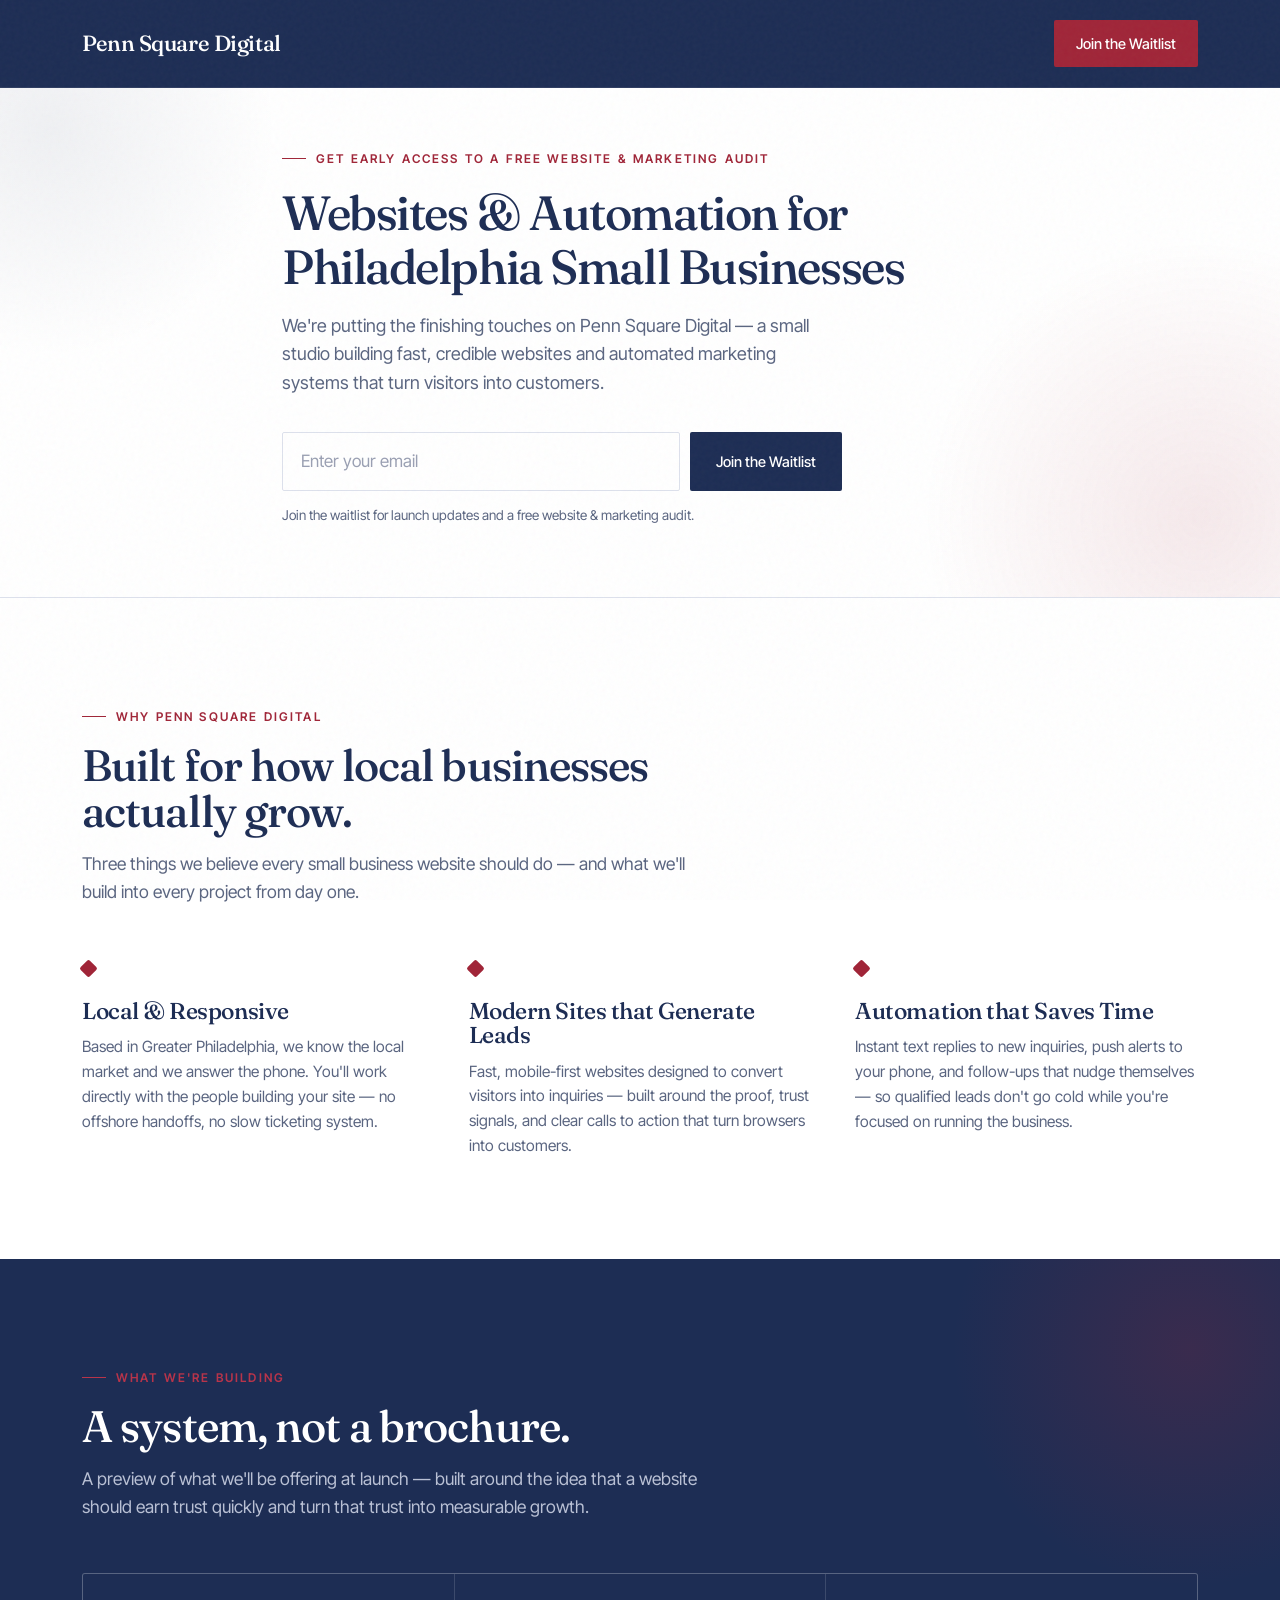
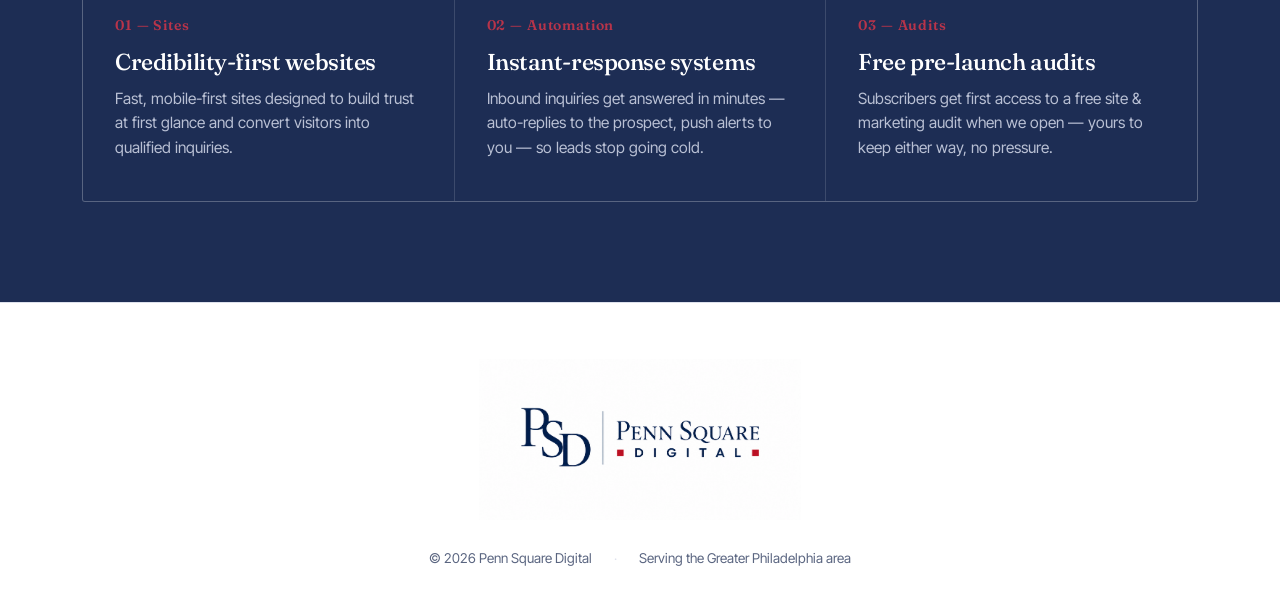
==== index.html @ 377fa00c "shrink hero font so philadelphia small businesses fits one line Co-Authored-By: Claude Opus 4.7 <nor" ====
<!DOCTYPE html>
<html lang="en">
<head>
<meta charset="UTF-8">
<meta name="viewport" content="width=device-width, initial-scale=1.0">
<title>Penn Square Digital — Web Design &amp; Lead Generation · Coming Soon</title>
<link rel="icon" type="image/png" href="Images/psd-favicon.png">
<link rel="apple-touch-icon" href="Images/psd-favicon.png">
<link rel="preconnect" href="https://fonts.googleapis.com">
<link rel="preconnect" href="https://fonts.gstatic.com" crossorigin>
<link href="https://fonts.googleapis.com/css2?family=Fraunces:opsz,wght@9..144,400;9..144,500;9..144,600&family=Inter+Tight:wght@400;500;600&display=swap" rel="stylesheet">
<style>
  :root {
    --bg: #ffffff;
    --bg-soft: #f2f4fa;
    --ink: #1d2d54;
    --ink-deep: #15224a;
    --ink-soft: #5a6580;
    --line: #dde1ec;
    --line-dark: rgba(255,255,255,0.14);
    --accent: #a02538;
    --accent-soft: #b8344a;
    --paper: #ffffff;
    --dark-text: #eef0f7;
    --dark-text-soft: #b9c0d4;
    --max: 1180px;
    --ease: cubic-bezier(0.22, 1, 0.36, 1);
  }

  * { margin: 0; padding: 0; box-sizing: border-box; }

  html { scroll-behavior: smooth; }

  body {
    background: var(--bg);
    color: var(--ink);
    font-family: 'Inter Tight', sans-serif;
    font-size: 17px;
    line-height: 1.6;
    -webkit-font-smoothing: antialiased;
    overflow-x: hidden;
    min-height: 100vh;
    display: flex;
    flex-direction: column;
  }

  /* subtle grain */
  body::before {
    content: '';
    position: fixed;
    inset: 0;
    pointer-events: none;
    z-index: 9999;
    opacity: 0.035;
    background-image: url("data:image/svg+xml,%3Csvg viewBox='0 0 256 256' xmlns='http://www.w3.org/2000/svg'%3E%3Cfilter id='n'%3E%3CfeTurbulence type='fractalNoise' baseFrequency='0.85' numOctaves='4' /%3E%3C/filter%3E%3Crect width='100%25' height='100%25' filter='url(%23n)' /%3E%3C/svg%3E");
  }

  h1, h2, h3 { font-family: 'Fraunces', serif; font-weight: 500; line-height: 1.05; letter-spacing: -0.02em; }

  .wrap { max-width: var(--max); margin: 0 auto; padding: 0 32px; width: 100%; }

  a { color: inherit; text-decoration: none; }
  a, button { -webkit-tap-highlight-color: transparent; }
  img { max-width: 100%; height: auto; }

  .eyebrow {
    font-size: 12px;
    letter-spacing: 0.18em;
    text-transform: uppercase;
    color: var(--accent);
    font-weight: 600;
    display: inline-flex;
    align-items: center;
    gap: 10px;
  }
  .eyebrow::before {
    content: '';
    width: 24px; height: 1px;
    background: var(--accent);
  }

  /* ---------- NAV ---------- */
  nav {
    position: fixed; top: 0; left: 0; right: 0;
    z-index: 100;
    padding: 20px 0;
    background: var(--ink);
    border-bottom: 1px solid rgba(255,255,255,0.08);
    transition: background 0.4s var(--ease), padding 0.4s var(--ease), border-color 0.4s, box-shadow 0.4s;
  }
  nav.scrolled {
    background: rgba(29,45,84,0.88);
    backdrop-filter: blur(14px);
    padding: 14px 0;
    border-bottom: 1px solid rgba(255,255,255,0.12);
  }
  nav .wrap { display: flex; align-items: center; justify-content: space-between; }
  .brand {
    font-family: 'Fraunces', serif;
    font-size: 22px;
    font-weight: 500;
    letter-spacing: -0.02em;
    color: #ffffff;
    transition: color 0.25s;
  }
  .brand:hover { color: var(--accent-soft); }
  @media (max-width: 480px) {
    .brand { font-size: 18px; }
    .nav-links .btn { padding: 11px 16px; font-size: 13.5px; }
  }
  .nav-links { display: flex; gap: 38px; align-items: center; font-size: 14.5px; }
  .nav-links .btn { background: var(--accent); color: #ffffff; }
  .nav-links .btn:hover { background: var(--accent-soft); }

  .btn {
    display: inline-block;
    background: var(--ink);
    color: #ffffff;
    padding: 12px 22px;
    border-radius: 2px;
    font-size: 14.5px;
    font-weight: 500;
    transition: transform 0.3s var(--ease), background 0.3s;
    cursor: pointer;
    border: none;
    font-family: inherit;
  }
  .btn:hover { background: var(--accent); transform: translateY(-2px); color: #ffffff; }

  /* ---------- HERO ---------- */
  main {
    flex: 1;
    display: flex;
    align-items: center;
    padding: 140px 0 70px;
    position: relative;
    overflow: hidden;
  }
  main::after {
    content: '';
    position: absolute;
    right: -200px; bottom: -200px;
    width: 560px; height: 560px;
    border-radius: 50%;
    background: radial-gradient(circle, var(--accent) 0%, transparent 70%);
    opacity: 0.10;
    pointer-events: none;
  }
  main::before {
    content: '';
    position: absolute;
    left: -180px; top: -100px;
    width: 460px; height: 460px;
    border-radius: 50%;
    background: radial-gradient(circle, var(--ink) 0%, transparent 70%);
    opacity: 0.07;
    pointer-events: none;
  }
  .hero { max-width: 780px; position: relative; }
  h1.hero-title {
    font-size: clamp(34px, 4.0vw, 48px);
    line-height: 1.12;
    letter-spacing: -0.03em;
    margin-top: 18px;
    text-wrap: balance;
  }
  h1.hero-title em { font-style: italic; color: var(--accent); }
  .hero-sub {
    font-size: 18px;
    color: var(--ink-soft);
    max-width: 56ch;
    margin-top: 18px;
  }

  .hero-fade > * { opacity: 0; transform: translateY(24px); animation: rise 1s var(--ease) forwards; }
  .hero-fade > *:nth-child(1) { animation-delay: 0.10s; }
  .hero-fade > *:nth-child(2) { animation-delay: 0.22s; }
  .hero-fade > *:nth-child(3) { animation-delay: 0.34s; }
  .hero-fade > *:nth-child(4) { animation-delay: 0.46s; }
  @keyframes rise { to { opacity: 1; transform: translateY(0); } }

  /* ---------- SIGNUP FORM ---------- */
  .signup { margin-top: 34px; max-width: 560px; scroll-margin-top: 120px; }
  .hp-field { position: absolute; left: -10000px; top: auto; width: 1px; height: 1px; overflow: hidden; }
  .signup-row { display: flex; gap: 10px; flex-wrap: wrap; }
  .signup label.sr { position: absolute; width: 1px; height: 1px; overflow: hidden; clip: rect(0 0 0 0); }
  .signup input[type=email] {
    flex: 1; min-width: 220px;
    padding: 15px 18px;
    border: 1px solid var(--line);
    background: var(--paper);
    border-radius: 2px;
    font: inherit;
    color: var(--ink);
    transition: border-color 0.25s, box-shadow 0.25s;
  }
  .signup input[type=email]::placeholder { color: #9aa0b3; }
  .signup input[type=email]:focus {
    outline: none;
    border-color: var(--ink);
    box-shadow: 0 0 0 3px rgba(29,45,84,0.14);
  }
  .signup .btn { padding: 15px 26px; }
  .signup .note { font-size: 13.5px; color: var(--ink-soft); margin-top: 14px; max-width: 52ch; }
  .signup .error {
    color: var(--accent);
    font-size: 14px;
    margin-top: 10px;
    display: none;
  }
  .signup .error.show { display: block; }
  .signup.sent .signup-row,
  .signup.sent .note,
  .signup.sent .error { display: none; }
  .signup-thanks {
    display: none;
    padding: 22px 26px;
    border: 1px solid var(--ink);
    border-left: 3px solid var(--accent);
    border-radius: 3px;
    background: var(--bg-soft);
    max-width: 560px;
  }
  .signup.sent .signup-thanks { display: block; }
  .signup-thanks strong {
    display: block;
    font-family: 'Fraunces', serif;
    font-size: 22px;
    color: var(--ink);
    font-weight: 500;
    margin-bottom: 6px;
  }
  .signup-thanks span { color: var(--ink-soft); font-size: 15.5px; }

  /* ---------- WHY ---------- */
  .why { padding: 100px 0; border-top: 1px solid var(--line); }
  .why-head { max-width: 640px; margin-bottom: 56px; }
  .why-head h2 { font-size: clamp(30px, 3.8vw, 44px); margin-top: 16px; }
  .why-head p { color: var(--ink-soft); margin-top: 16px; font-size: 17.5px; }
  .why-grid { display: grid; grid-template-columns: repeat(3, 1fr); gap: 44px; }
  .why-item .mark {
    width: 13px; height: 13px;
    background: var(--accent);
    border-radius: 2px;
    transform: rotate(45deg);
    margin-bottom: 24px;
  }
  .why-item h3 { font-size: 23px; margin-bottom: 12px; }
  .why-item p { color: var(--ink-soft); font-size: 15.5px; }
  @media (max-width: 760px) { .why-grid { grid-template-columns: 1fr; gap: 36px; } .why { padding: 70px 0; } }

  /* ---------- PREVIEW (dark navy) ---------- */
  .preview {
    background: var(--ink);
    color: var(--dark-text);
    padding: 100px 0;
    position: relative;
    overflow: hidden;
  }
  .preview::after {
    content: '';
    position: absolute;
    right: -150px; top: -150px;
    width: 480px; height: 480px;
    border-radius: 50%;
    background: radial-gradient(circle, var(--accent) 0%, transparent 70%);
    opacity: 0.22;
    pointer-events: none;
  }
  .preview .wrap { position: relative; }
  .preview .eyebrow { color: var(--accent-soft); }
  .preview .eyebrow::before { background: var(--accent-soft); }
  .preview-head { max-width: 620px; margin-bottom: 52px; }
  .preview-head h2 { font-size: clamp(30px, 3.8vw, 44px); margin-top: 16px; color: #ffffff; }
  .preview-head p { color: var(--dark-text-soft); margin-top: 16px; font-size: 17.5px; }

  .preview-grid {
    display: grid;
    grid-template-columns: repeat(3, 1fr);
    gap: 1px;
    background: var(--line-dark);
    border: 1px solid var(--line-dark);
    border-radius: 3px;
    overflow: hidden;
  }
  .card {
    background: var(--ink);
    padding: 40px 32px;
    transition: background 0.4s;
  }
  .card:hover { background: var(--ink-deep); }
  .card .idx {
    font-family: 'Fraunces', serif;
    font-size: 14px;
    color: var(--accent-soft);
    font-weight: 600;
    letter-spacing: 0.06em;
  }
  .card h3 { font-size: 23px; margin: 14px 0 12px; color: #ffffff; }
  .card p { color: var(--dark-text-soft); font-size: 15.5px; }
  @media (max-width: 760px) { .preview-grid { grid-template-columns: 1fr; } }

  .reveal { opacity: 0; transform: translateY(28px); transition: opacity 0.9s var(--ease), transform 0.9s var(--ease); }
  .reveal.in { opacity: 1; transform: translateY(0); }

  /* ---------- FOOTER ---------- */
  footer {
    background: var(--bg);
    border-top: 1px solid var(--line);
    padding: 56px 0 40px;
    text-align: center;
  }
  .foot-logo {
    display: block;
    height: clamp(104px, 14vw, 161px);
    width: auto;
    max-width: 100%;
    margin: 0 auto 28px;
  }
  .foot-bar {
    display: flex;
    justify-content: center;
    align-items: center;
    font-size: 13.5px;
    color: var(--ink-soft);
    flex-wrap: wrap;
    gap: 8px 22px;
  }
  .foot-bar .sep { color: var(--line); }
  @media (max-width: 480px) { .foot-bar .sep { display: none; } }

  @media (max-width: 640px) {
    .wrap { padding: 0 20px; }
    main { padding: 130px 0 60px; }
    h1.hero-title { font-size: 38px; margin-top: 18px; letter-spacing: -0.03em; }
    .hero-sub { font-size: 16.5px; margin-top: 18px; }
    .eyebrow { font-size: 11.5px; letter-spacing: 0.16em; }
    .signup { margin-top: 32px; }
    .signup-row { flex-direction: column; align-items: stretch; gap: 12px; }
    .signup input[type=email] { min-width: 0; width: 100%; padding: 14px 16px; }
    .signup .btn { width: 100%; padding: 14px 22px; }
    .signup-thanks { padding: 20px 22px; }
    .why { padding: 64px 0; }
    .why-head { margin-bottom: 36px; }
    .why-head p { font-size: 16.5px; }
    .why-grid { gap: 30px; }
    .why-item h3 { font-size: 21px; }
    .preview { padding: 64px 0; }
    .preview-head { margin-bottom: 36px; }
    .preview-head p { font-size: 16.5px; }
    .card { padding: 34px 28px; }
    .card h3 { font-size: 21px; }
    footer { padding: 44px 0 36px; }
  }
  @media (max-width: 380px) {
    h1.hero-title { font-size: 34px; }
    nav { padding: 16px 0; }
    .brand { font-size: 17px; }
    .nav-links .btn { padding: 10px 14px; font-size: 13px; }
  }
</style>
</head>
<body>

<nav id="nav">
  <div class="wrap">
    <a href="#" class="brand">Penn Square Digital</a>
    <div class="nav-links">
      <a href="#notify" class="btn">Join the Waitlist</a>
    </div>
  </div>
</nav>

<main>
  <div class="wrap hero hero-fade">
    <span class="eyebrow">Get early access to a free website &amp; marketing audit</span>
    <h1 class="hero-title">Websites &amp; Automation for<br>Philadelphia Small&nbsp;Businesses</h1>
    <p class="hero-sub">We're putting the finishing touches on Penn Square Digital — a small studio building fast, credible websites and automated marketing systems that turn visitors into customers.</p>

    <form class="signup" id="notify" name="waitlist" method="POST" data-netlify="true" data-netlify-honeypot="bot-field" novalidate>
      <input type="hidden" name="form-name" value="waitlist">
      <p class="hp-field" aria-hidden="true">
        <label>Don't fill this out if you're human: <input name="bot-field" tabindex="-1" autocomplete="off"></label>
      </p>
      <div class="signup-row">
        <label class="sr" for="email">Email address</label>
        <input type="email" id="email" name="email" placeholder="Enter your email" required autocomplete="email">
        <button type="submit" class="btn">Join the Waitlist</button>
      </div>
      <div class="note">Join the waitlist for launch updates and a free website &amp; marketing audit.</div>
      <div class="error" id="form-error" role="alert">Please enter a valid email address.</div>
      <div class="signup-thanks">
        <strong>You're on the list.</strong>
        <span>We'll send a short note the moment we're live — usually with a small launch perk for early subscribers.</span>
      </div>
    </form>
  </div>
</main>

<section class="why">
  <div class="wrap">
    <div class="why-head reveal">
      <span class="eyebrow">Why Penn Square Digital</span>
      <h2>Built for how local businesses actually grow.</h2>
      <p>Three things we believe every small business website should do — and what we'll build into every project from day one.</p>
    </div>
    <div class="why-grid reveal">
      <div class="why-item">
        <div class="mark"></div>
        <h3>Local &amp; Responsive</h3>
        <p>Based in Greater Philadelphia, we know the local market and we answer the phone. You'll work directly with the people building your site — no offshore handoffs, no slow ticketing system.</p>
      </div>
      <div class="why-item">
        <div class="mark"></div>
        <h3>Modern Sites that Generate Leads</h3>
        <p>Fast, mobile-first websites designed to convert visitors into inquiries — built around the proof, trust signals, and clear calls to action that turn browsers into customers.</p>
      </div>
      <div class="why-item">
        <div class="mark"></div>
        <h3>Automation that Saves Time</h3>
        <p>Instant text replies to new inquiries, push alerts to your phone, and follow-ups that nudge themselves — so qualified leads don't go cold while you're focused on running the business.</p>
      </div>
    </div>
  </div>
</section>

<section class="preview">
  <div class="wrap">
    <div class="preview-head reveal">
      <span class="eyebrow">What We're Building</span>
      <h2>A system, not a brochure.</h2>
      <p>A preview of what we'll be offering at launch — built around the idea that a website should earn trust quickly and turn that trust into measurable growth.</p>
    </div>
    <div class="preview-grid reveal">
      <div class="card">
        <div class="idx">01 — Sites</div>
        <h3>Credibility-first websites</h3>
        <p>Fast, mobile-first sites designed to build trust at first glance and convert visitors into qualified inquiries.</p>
      </div>
      <div class="card">
        <div class="idx">02 — Automation</div>
        <h3>Instant-response systems</h3>
        <p>Inbound inquiries get answered in minutes — auto-replies to the prospect, push alerts to you — so leads stop going cold.</p>
      </div>
      <div class="card">
        <div class="idx">03 — Audits</div>
        <h3>Free pre-launch audits</h3>
        <p>Subscribers get first access to a free site &amp; marketing audit when we open — yours to keep either way, no pressure.</p>
      </div>
    </div>
  </div>
</section>

<footer>
  <div class="wrap">
    <img src="Images/psd-logo.png" alt="Penn Square Digital" class="foot-logo">
    <div class="foot-bar">
      <div>© 2026 Penn Square Digital</div>
      <span class="sep" aria-hidden="true">·</span>
      <div>Serving the Greater Philadelphia area</div>
    </div>
  </div>
</footer>

<script>
  const nav = document.getElementById('nav');
  window.addEventListener('scroll', () => {
    nav.classList.toggle('scrolled', window.scrollY > 40);
  });

  const io = new IntersectionObserver((entries) => {
    entries.forEach(e => { if (e.isIntersecting) e.target.classList.add('in'); });
  }, { threshold: 0.12 });
  document.querySelectorAll('.reveal').forEach(el => io.observe(el));

  const form = document.getElementById('notify');
  const errorEl = document.getElementById('form-error');
  const emailRe = /^[^\s@]+@[^\s@]+\.[^\s@]+$/;
  const DEFAULT_ERROR = 'Please enter a valid email address.';
  form.addEventListener('submit', async (e) => {
    e.preventDefault();
    const email = form.elements.email.value.trim();
    if (!emailRe.test(email)) {
      errorEl.textContent = DEFAULT_ERROR;
      errorEl.classList.add('show');
      return;
    }
    errorEl.classList.remove('show');
    try {
      const body = new URLSearchParams(new FormData(form)).toString();
      const response = await fetch('/', {
        method: 'POST',
        headers: { 'Content-Type': 'application/x-www-form-urlencoded' },
        body
      });
      if (!response.ok) throw new Error('Submission failed');
      form.classList.add('sent');
    } catch (err) {
      errorEl.textContent = 'Something went wrong. Please try again in a moment.';
      errorEl.classList.add('show');
    }
  });
</script>

</body>
</html>
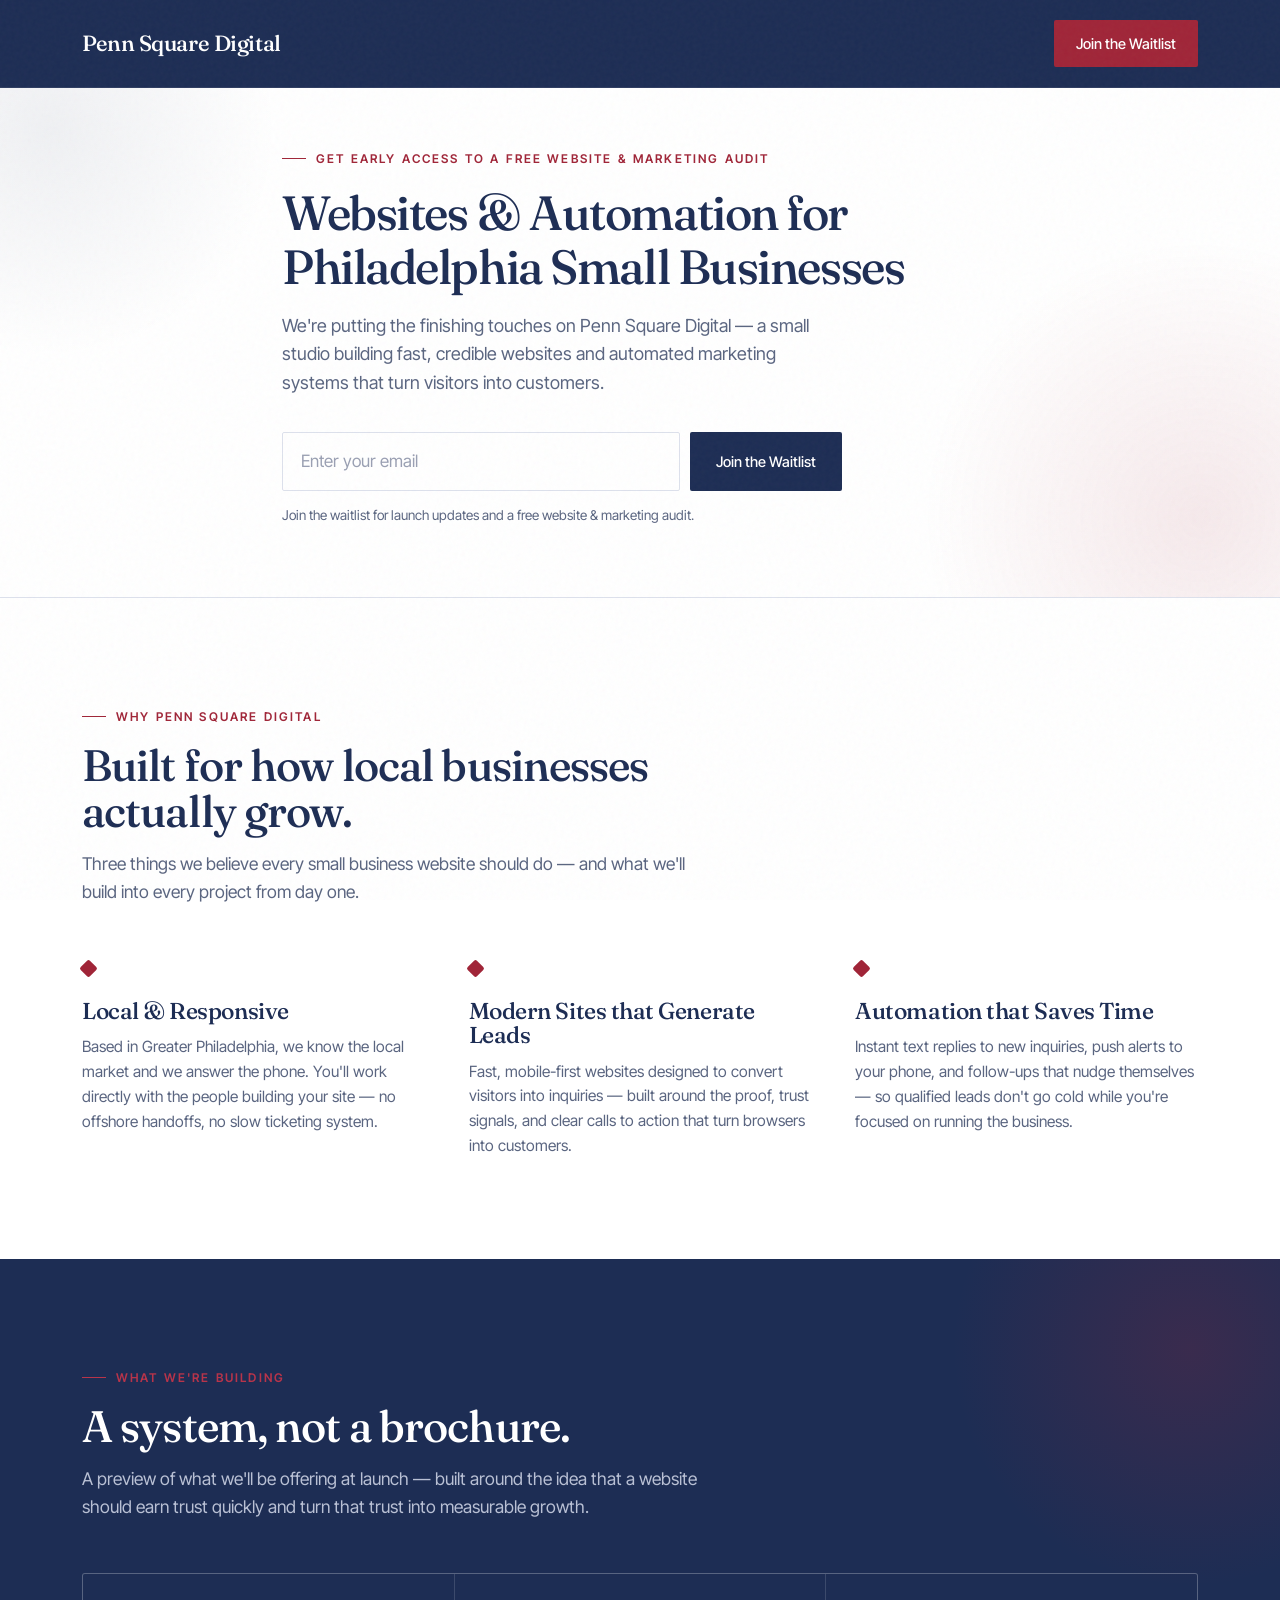
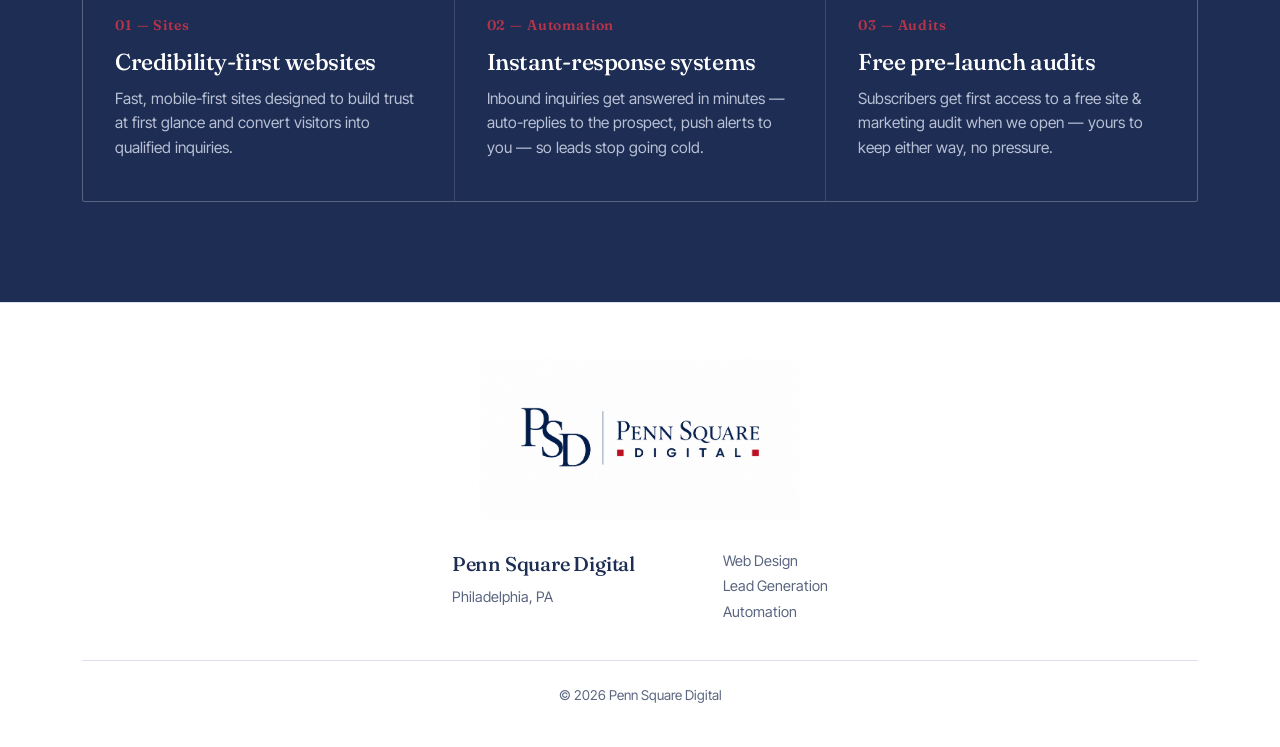
==== commit 4f7c8f9c: "restructure footer with brand and services columns Co-Authored-By: Claude Opus 4.7 <noreply@anthropi" ====
--- a/index.html
+++ b/index.html
@@ -317,17 +317,36 @@
     max-width: 100%;
     margin: 0 auto 28px;
   }
+  .foot-grid {
+    display: grid;
+    grid-template-columns: auto auto;
+    gap: 12px 88px;
+    justify-content: center;
+    text-align: left;
+    margin: 0 auto 36px;
+  }
+  .foot-brand {
+    font-family: 'Fraunces', serif;
+    font-size: 20px;
+    font-weight: 500;
+    color: var(--ink);
+    letter-spacing: -0.01em;
+    margin-bottom: 4px;
+  }
+  .foot-meta {
+    font-size: 14.5px;
+    color: var(--ink-soft);
+    line-height: 1.75;
+  }
   .foot-bar {
-    display: flex;
-    justify-content: center;
-    align-items: center;
+    padding-top: 24px;
+    border-top: 1px solid var(--line);
     font-size: 13.5px;
     color: var(--ink-soft);
-    flex-wrap: wrap;
-    gap: 8px 22px;
-  }
-  .foot-bar .sep { color: var(--line); }
-  @media (max-width: 480px) { .foot-bar .sep { display: none; } }
+  }
+  @media (max-width: 480px) {
+    .foot-grid { grid-template-columns: 1fr; gap: 28px; text-align: center; }
+  }
 
   @media (max-width: 640px) {
     .wrap { padding: 0 20px; }
@@ -454,11 +473,18 @@
 <footer>
   <div class="wrap">
     <img src="Images/psd-logo.png" alt="Penn Square Digital" class="foot-logo">
-    <div class="foot-bar">
-      <div>© 2026 Penn Square Digital</div>
-      <span class="sep" aria-hidden="true">·</span>
-      <div>Serving the Greater Philadelphia area</div>
+    <div class="foot-grid">
+      <div>
+        <div class="foot-brand">Penn Square Digital</div>
+        <div class="foot-meta">Philadelphia, PA</div>
+      </div>
+      <div>
+        <div class="foot-meta">Web Design</div>
+        <div class="foot-meta">Lead Generation</div>
+        <div class="foot-meta">Automation</div>
+      </div>
     </div>
+    <div class="foot-bar">© 2026 Penn Square Digital</div>
   </div>
 </footer>
 
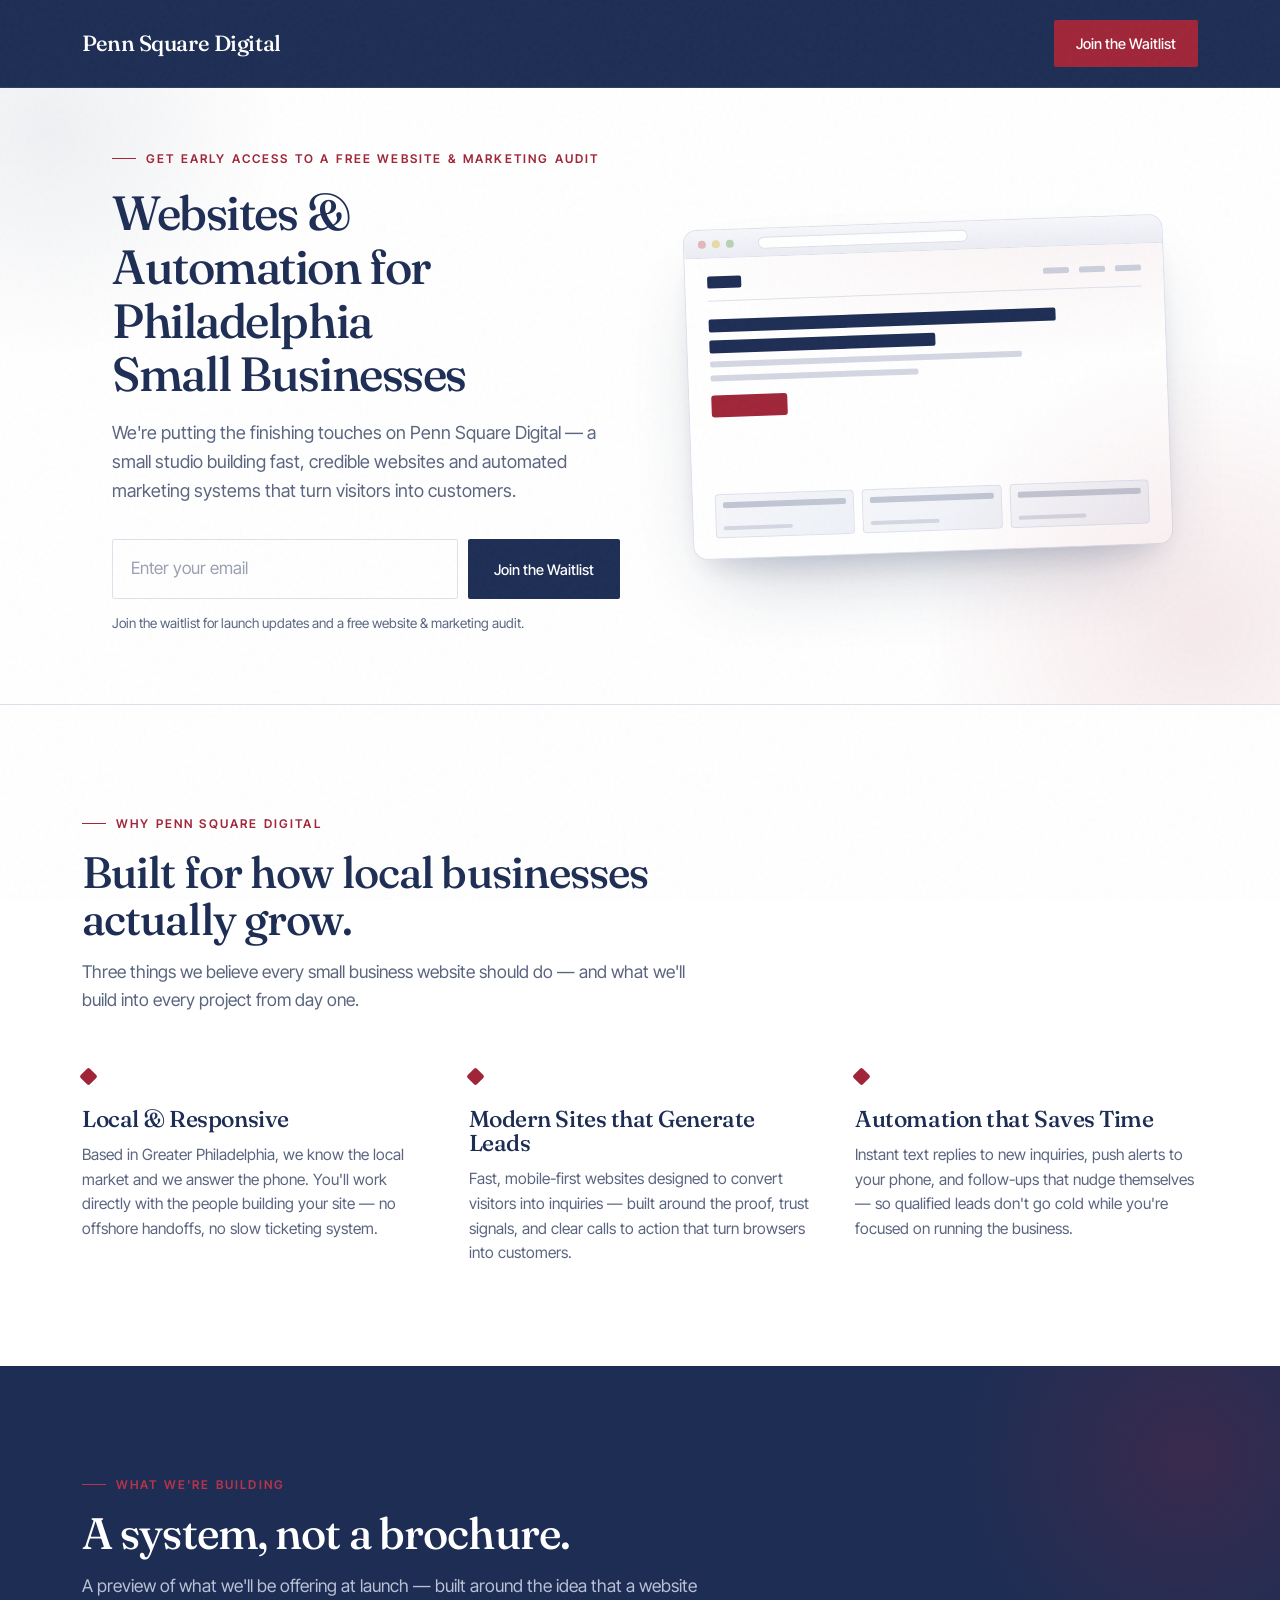
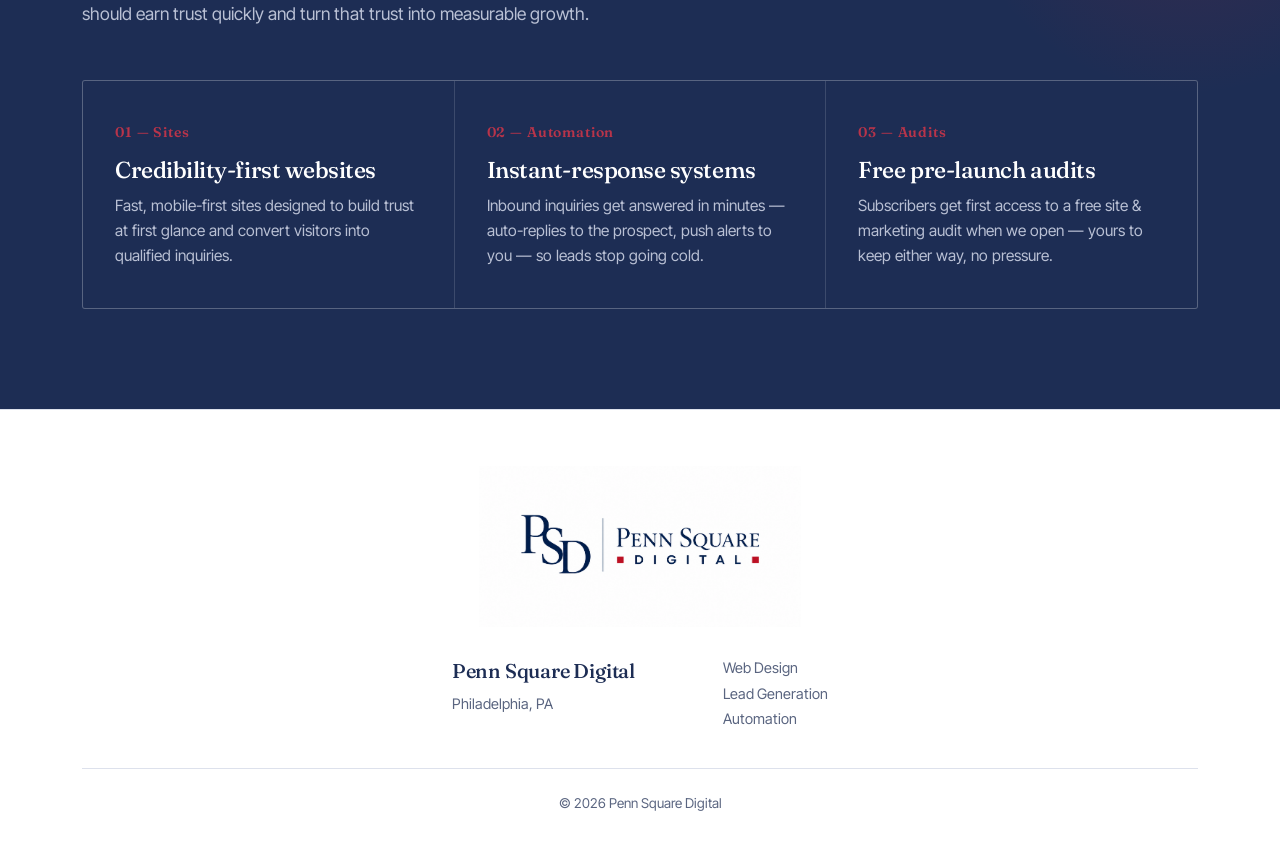
==== commit 2c98a53a: "add floating browser-window mockup to hero Co-Authored-By: Claude Opus 4.7 <noreply@anthropic.com>" ====
--- a/index.html
+++ b/index.html
@@ -156,7 +156,15 @@
     opacity: 0.07;
     pointer-events: none;
   }
-  .hero { max-width: 780px; position: relative; }
+  .hero {
+    display: grid;
+    grid-template-columns: minmax(0, 1.05fr) minmax(0, 1fr);
+    gap: 64px;
+    align-items: center;
+    max-width: 1120px;
+    position: relative;
+  }
+  .hero-content { max-width: 580px; }
   h1.hero-title {
     font-size: clamp(34px, 4.0vw, 48px);
     line-height: 1.12;
@@ -178,6 +186,112 @@
   .hero-fade > *:nth-child(3) { animation-delay: 0.34s; }
   .hero-fade > *:nth-child(4) { animation-delay: 0.46s; }
   @keyframes rise { to { opacity: 1; transform: translateY(0); } }
+
+  /* ---------- HERO MOCKUP ---------- */
+  .hero-mockup {
+    position: relative;
+    width: 100%;
+    max-width: 480px;
+    justify-self: end;
+    opacity: 0;
+    transform: translateY(28px);
+    animation: rise 1.1s var(--ease) 0.55s forwards;
+  }
+  .hero-mockup::before {
+    content: '';
+    position: absolute;
+    inset: 16% -8% -10% 6%;
+    background: radial-gradient(closest-side, rgba(29,45,84,0.18), transparent 80%);
+    filter: blur(18px);
+    z-index: 0;
+  }
+  .device {
+    position: relative;
+    z-index: 1;
+    width: 100%;
+    aspect-ratio: 16 / 11;
+    background: #ffffff;
+    border: 1px solid var(--line);
+    border-radius: 14px;
+    overflow: hidden;
+    transform: rotate(-2deg);
+    box-shadow:
+      0 1px 0 rgba(255,255,255,0.6) inset,
+      0 40px 80px -32px rgba(29,45,84,0.30),
+      0 18px 32px -16px rgba(29,45,84,0.18);
+  }
+  .device-bar {
+    display: flex;
+    align-items: center;
+    height: 28px;
+    padding: 0 14px;
+    gap: 6px;
+    background: linear-gradient(to bottom, #f6f7fb, #ecedf4);
+    border-bottom: 1px solid var(--line);
+  }
+  .device-bar .dot { width: 8px; height: 8px; border-radius: 50%; }
+  .device-bar .dot:nth-child(1) { background: #e2b8ba; }
+  .device-bar .dot:nth-child(2) { background: #e7daa8; }
+  .device-bar .dot:nth-child(3) { background: #b8d3b5; }
+  .device-bar .url-bar {
+    margin-left: 18px;
+    flex: 1;
+    max-width: 210px;
+    height: 12px;
+    background: #ffffff;
+    border: 1px solid var(--line);
+    border-radius: 6px;
+  }
+  .device-screen {
+    height: calc(100% - 28px);
+    padding: 18px 22px 20px;
+    display: flex;
+    flex-direction: column;
+    gap: 12px;
+    background:
+      radial-gradient(140% 80% at 80% -10%, rgba(160,37,56,0.06), transparent 60%),
+      #ffffff;
+  }
+  .mini-nav {
+    display: flex;
+    align-items: center;
+    justify-content: space-between;
+    padding-bottom: 12px;
+    border-bottom: 1px solid var(--line);
+  }
+  .mini-logo { width: 34px; height: 12px; background: var(--ink); border-radius: 2px; }
+  .mini-links { display: flex; gap: 10px; }
+  .mini-links span { width: 26px; height: 6px; background: #cbcfdb; border-radius: 2px; display: block; }
+  .mini-hero { display: flex; flex-direction: column; gap: 8px; padding: 6px 0 4px; }
+  .mini-h { height: 13px; background: var(--ink); border-radius: 2px; }
+  .mini-h-1 { width: 80%; }
+  .mini-h-2 { width: 52%; }
+  .mini-p { width: 72%; height: 6px; background: #d4d7e2; border-radius: 2px; }
+  .mini-p-short { width: 48%; }
+  .mini-btn { margin-top: 6px; width: 76px; height: 22px; background: var(--accent); border-radius: 3px; }
+  .mini-cards { display: grid; grid-template-columns: repeat(3, 1fr); gap: 8px; margin-top: auto; }
+  .mini-card {
+    height: 44px;
+    background: linear-gradient(135deg, #f6f7fb, #eef1f7);
+    border: 1px solid var(--line);
+    border-radius: 4px;
+    position: relative;
+  }
+  .mini-card::before {
+    content: ''; position: absolute;
+    top: 7px; left: 7px; right: 7px; height: 6px;
+    background: #c1c6d4; border-radius: 2px;
+  }
+  .mini-card::after {
+    content: ''; position: absolute;
+    bottom: 7px; left: 7px; width: 50%; height: 4px;
+    background: #d4d7e2; border-radius: 2px;
+  }
+
+  @media (max-width: 960px) {
+    .hero { grid-template-columns: 1fr; gap: 48px; max-width: 720px; }
+    .hero-mockup { max-width: 460px; margin: 0 auto; justify-self: center; }
+  }
 
   /* ---------- SIGNUP FORM ---------- */
   .signup { margin-top: 34px; max-width: 560px; scroll-margin-top: 120px; }
@@ -351,6 +465,7 @@
   @media (max-width: 640px) {
     .wrap { padding: 0 20px; }
     main { padding: 130px 0 60px; }
+    .hero-mockup { display: none; }
     h1.hero-title { font-size: 38px; margin-top: 18px; letter-spacing: -0.03em; }
     .hero-sub { font-size: 16.5px; margin-top: 18px; }
     .eyebrow { font-size: 11.5px; letter-spacing: 0.16em; }
@@ -391,7 +506,8 @@
 </nav>
 
 <main>
-  <div class="wrap hero hero-fade">
+  <div class="wrap hero">
+    <div class="hero-content hero-fade">
     <span class="eyebrow">Get early access to a free website &amp; marketing audit</span>
     <h1 class="hero-title">Websites &amp; Automation for<br>Philadelphia Small&nbsp;Businesses</h1>
     <p class="hero-sub">We're putting the finishing touches on Penn Square Digital — a small studio building fast, credible websites and automated marketing systems that turn visitors into customers.</p>
@@ -413,6 +529,37 @@
         <span>We'll send a short note the moment we're live — usually with a small launch perk for early subscribers.</span>
       </div>
     </form>
+    </div>
+    <div class="hero-mockup" aria-hidden="true">
+      <div class="device">
+        <div class="device-bar">
+          <span class="dot"></span>
+          <span class="dot"></span>
+          <span class="dot"></span>
+          <div class="url-bar"></div>
+        </div>
+        <div class="device-screen">
+          <div class="mini-nav">
+            <div class="mini-logo"></div>
+            <div class="mini-links">
+              <span></span><span></span><span></span>
+            </div>
+          </div>
+          <div class="mini-hero">
+            <div class="mini-h mini-h-1"></div>
+            <div class="mini-h mini-h-2"></div>
+            <div class="mini-p"></div>
+            <div class="mini-p mini-p-short"></div>
+            <div class="mini-btn"></div>
+          </div>
+          <div class="mini-cards">
+            <div class="mini-card"></div>
+            <div class="mini-card"></div>
+            <div class="mini-card"></div>
+          </div>
+        </div>
+      </div>
+    </div>
   </div>
 </main>
 
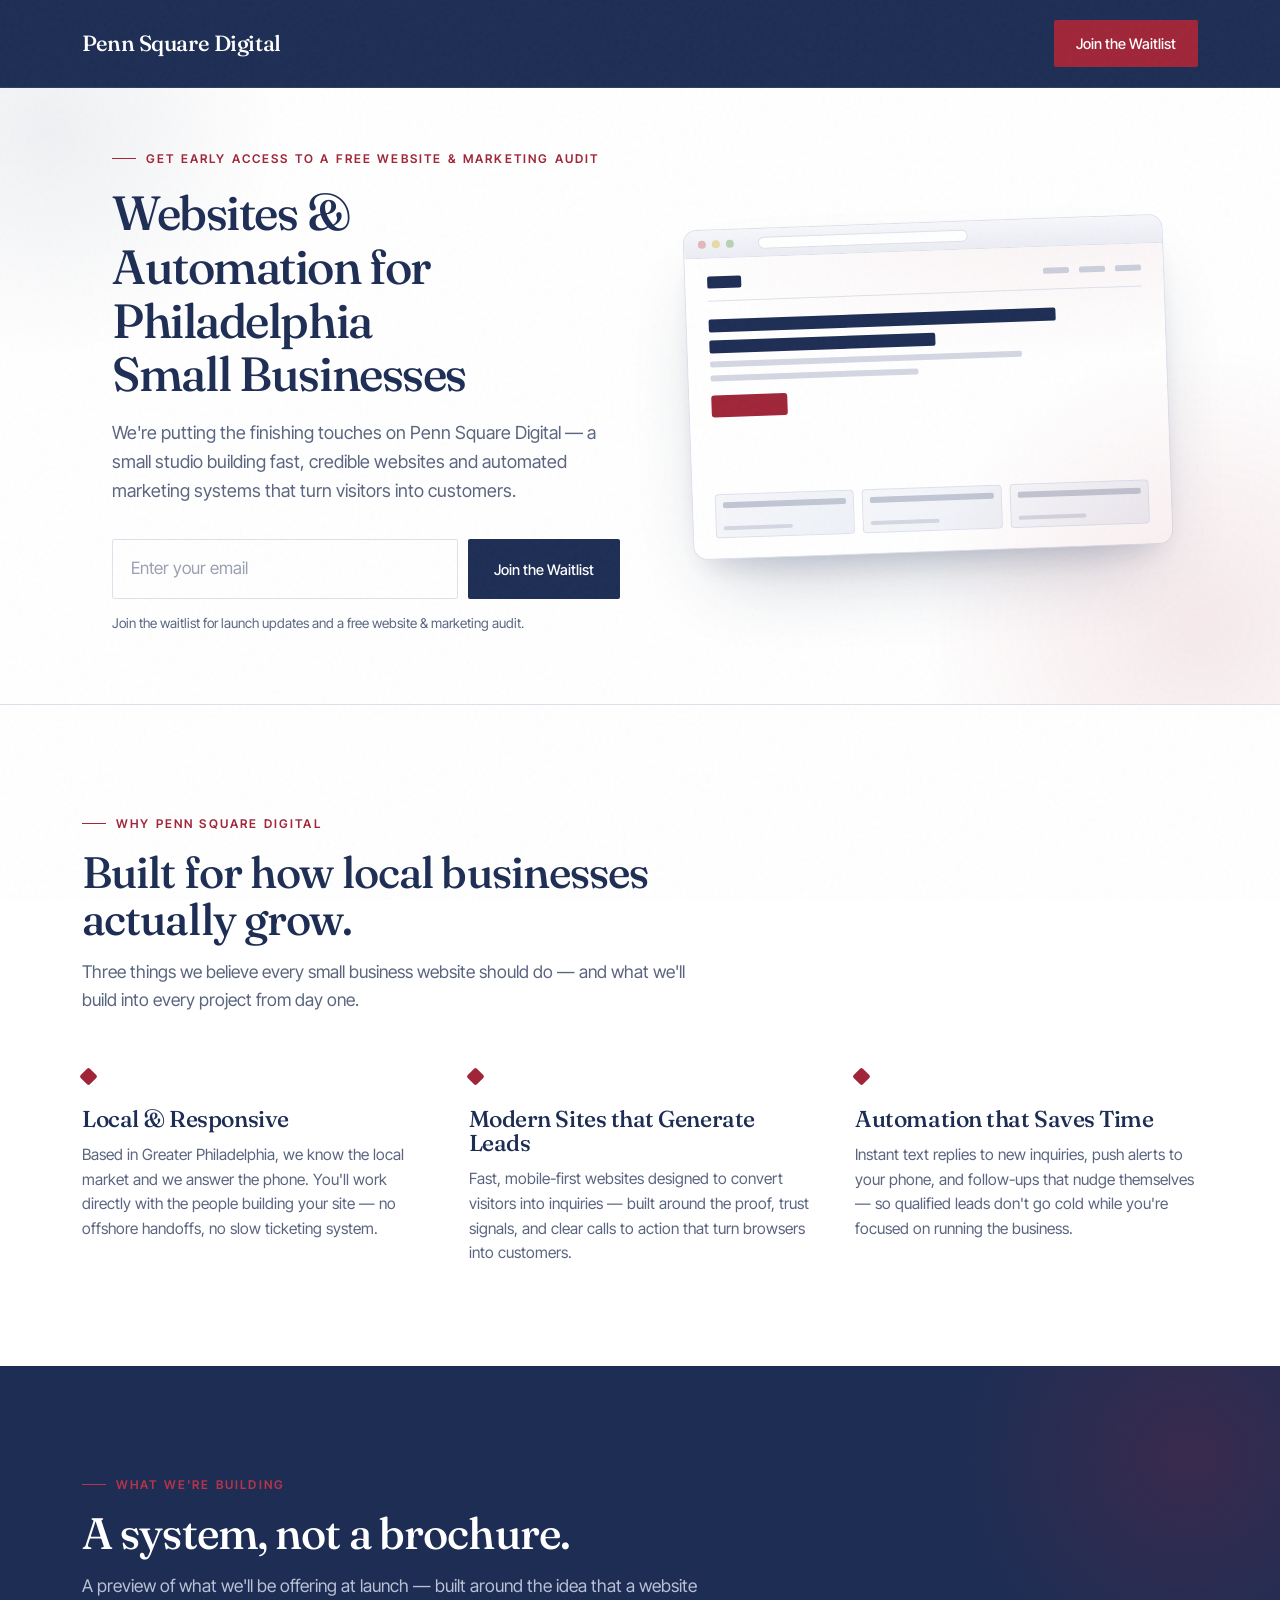
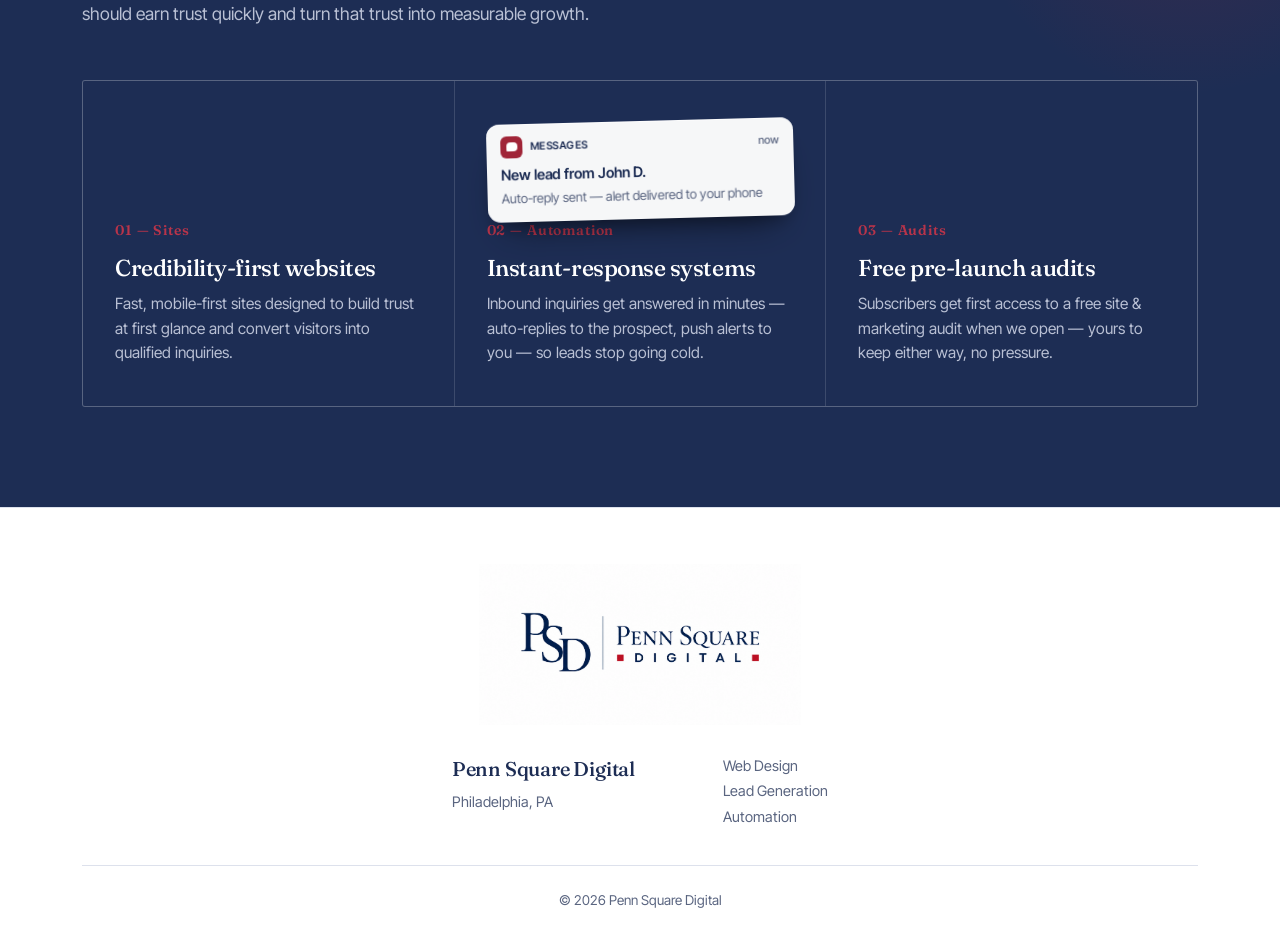
==== commit 2253c720: "add ios notification mockup to automation card Co-Authored-By: Claude Opus 4.7 <noreply@anthropic.co" ====
--- a/index.html
+++ b/index.html
@@ -401,7 +401,56 @@
     background: var(--ink);
     padding: 40px 32px;
     transition: background 0.4s;
-  }
+    display: flex;
+    flex-direction: column;
+    justify-content: flex-end;
+  }
+  .auto-notification {
+    margin-bottom: auto;
+    background: rgba(255,255,255,0.96);
+    -webkit-backdrop-filter: blur(14px);
+    backdrop-filter: blur(14px);
+    border-radius: 13px;
+    padding: 12px 14px 14px;
+    color: var(--ink);
+    transform: rotate(-1.5deg);
+    box-shadow:
+      0 1px 0 rgba(255,255,255,0.6) inset,
+      0 22px 36px -18px rgba(0,0,0,0.50),
+      0 10px 18px -8px rgba(0,0,0,0.32);
+  }
+  .notif-head {
+    display: flex; align-items: center; gap: 8px;
+    margin-bottom: 8px;
+    font-size: 10.5px;
+    letter-spacing: 0.04em;
+    text-transform: uppercase;
+  }
+  .notif-icon {
+    width: 22px; height: 22px;
+    background: var(--accent);
+    border-radius: 6px;
+    flex-shrink: 0;
+    position: relative;
+  }
+  .notif-icon::after {
+    content: '';
+    position: absolute;
+    inset: 6px 5px 7px 6px;
+    background: #ffffff;
+    border-radius: 4px 4px 4px 1px;
+  }
+  .notif-app { font-weight: 600; color: var(--ink); }
+  .notif-time { margin-left: auto; color: var(--ink-soft); font-weight: 500; text-transform: none; letter-spacing: 0; font-size: 11px; }
+  .notif-title {
+    font-size: 14.5px;
+    font-weight: 600;
+    color: var(--ink);
+    line-height: 1.3;
+    margin-bottom: 4px;
+    letter-spacing: -0.005em;
+  }
+  .notif-body { font-size: 13px; color: var(--ink-soft); line-height: 1.45; }
   .card:hover { background: var(--ink-deep); }
   .card .idx {
     font-family: 'Fraunces', serif;
@@ -603,7 +652,16 @@
         <h3>Credibility-first websites</h3>
         <p>Fast, mobile-first sites designed to build trust at first glance and convert visitors into qualified inquiries.</p>
       </div>
-      <div class="card">
+      <div class="card card-automation">
+        <div class="auto-notification" aria-hidden="true">
+          <div class="notif-head">
+            <div class="notif-icon"></div>
+            <span class="notif-app">Messages</span>
+            <span class="notif-time">now</span>
+          </div>
+          <div class="notif-title">New lead from John D.</div>
+          <div class="notif-body">Auto-reply sent — alert delivered to your phone</div>
+        </div>
         <div class="idx">02 — Automation</div>
         <h3>Instant-response systems</h3>
         <p>Inbound inquiries get answered in minutes — auto-replies to the prospect, push alerts to you — so leads stop going cold.</p>
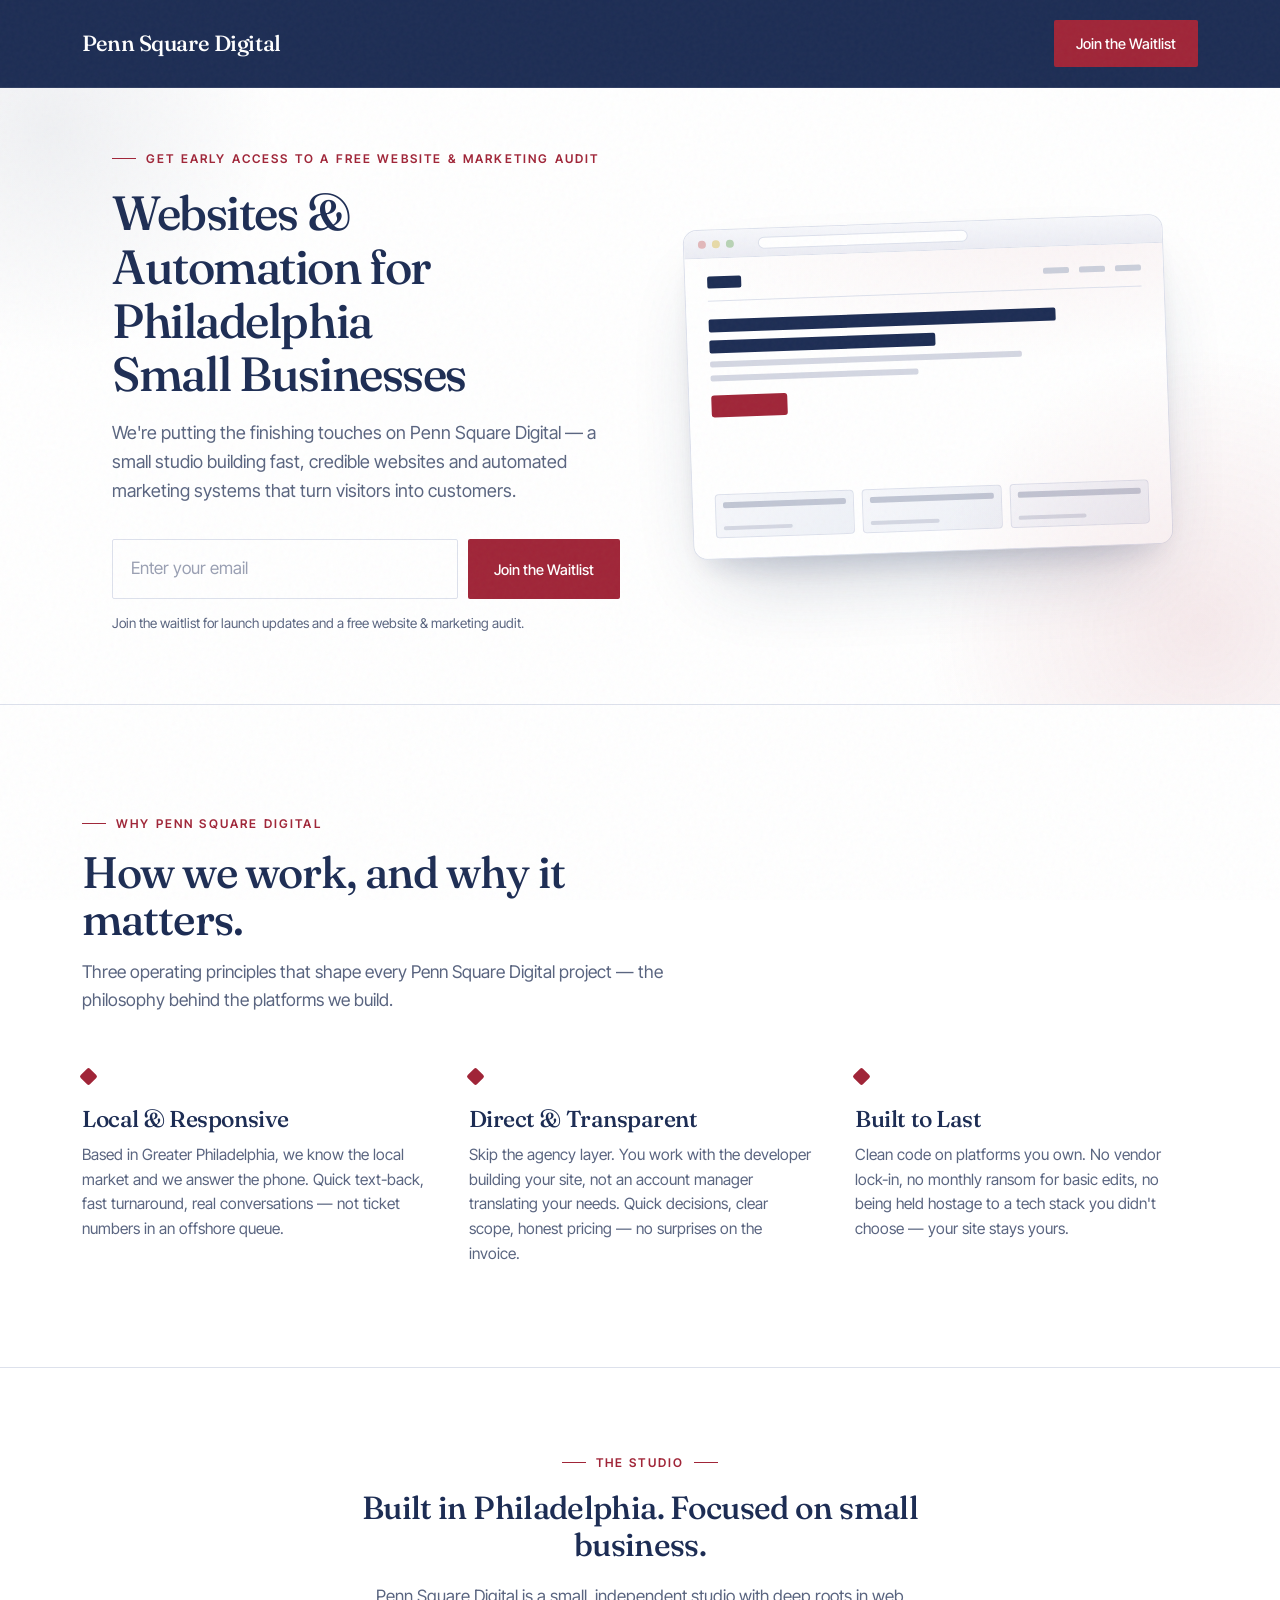
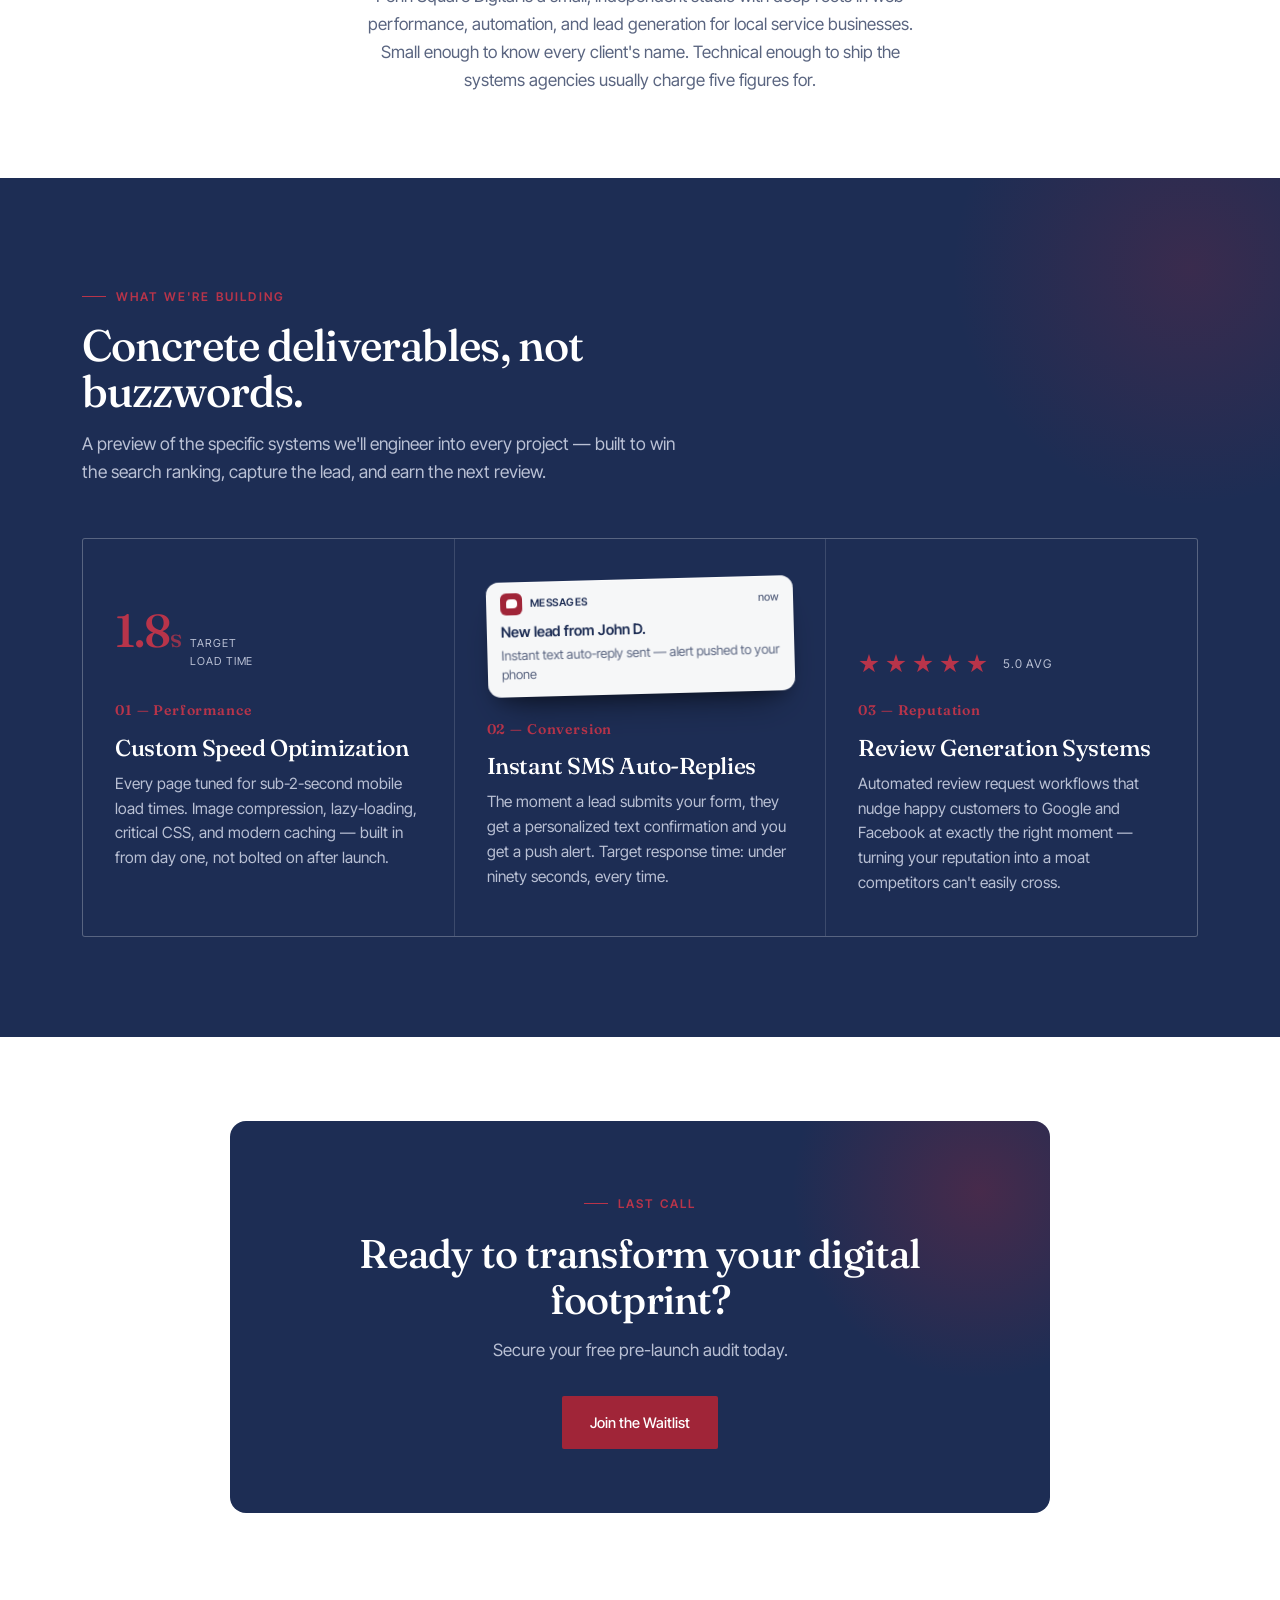
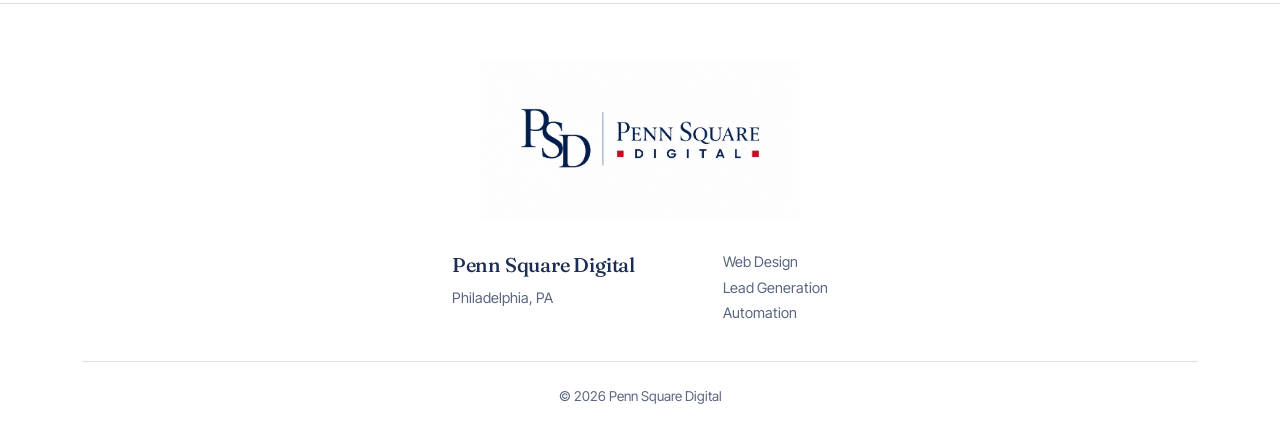
==== commit 02eabf4a: "redesign sections, add SEO and mobile optimization Hero & CTA: - swap hero form button to crimson so" ====
--- a/index.html
+++ b/index.html
@@ -2,8 +2,67 @@
 <html lang="en">
 <head>
 <meta charset="UTF-8">
-<meta name="viewport" content="width=device-width, initial-scale=1.0">
+<meta name="viewport" content="width=device-width, initial-scale=1.0, viewport-fit=cover">
 <title>Penn Square Digital — Web Design &amp; Lead Generation · Coming Soon</title>
+<meta name="description" content="Penn Square Digital is a Philadelphia studio building fast, conversion-focused websites and marketing automation for small businesses. Join the waitlist for launch updates and a free pre-launch audit.">
+<meta name="theme-color" content="#1d2d54">
+<meta name="robots" content="index, follow">
+<meta name="author" content="Penn Square Digital">
+
+<!-- Open Graph (Facebook, LinkedIn, etc.) -->
+<meta property="og:type" content="website">
+<meta property="og:site_name" content="Penn Square Digital">
+<meta property="og:title" content="Penn Square Digital — Web Design &amp; Lead Generation for Philadelphia Small Businesses">
+<meta property="og:description" content="A Philadelphia studio building fast, credible websites and automated marketing systems for local small businesses. Launching soon — join the waitlist for early access.">
+<meta property="og:image" content="https://pennsquaredigital.com/Images/psd-favicon.png">
+<meta property="og:url" content="https://pennsquaredigital.com">
+<meta property="og:locale" content="en_US">
+
+<!-- Twitter Card -->
+<meta name="twitter:card" content="summary">
+<meta name="twitter:title" content="Penn Square Digital — Coming Soon">
+<meta name="twitter:description" content="Philadelphia web design, lead generation, and marketing automation for small businesses. Join the waitlist for early access.">
+<meta name="twitter:image" content="https://pennsquaredigital.com/Images/psd-favicon.png">
+
+<link rel="canonical" href="https://pennsquaredigital.com">
+
+<!-- Structured data for local SEO -->
+<script type="application/ld+json">
+{
+  "@context": "https://schema.org",
+  "@type": "ProfessionalService",
+  "name": "Penn Square Digital",
+  "alternateName": "PSD",
+  "description": "Web design, lead generation, and marketing automation for Philadelphia small businesses.",
+  "url": "https://pennsquaredigital.com",
+  "logo": "https://pennsquaredigital.com/Images/psd-logo.png",
+  "image": "https://pennsquaredigital.com/Images/psd-favicon.png",
+  "address": {
+    "@type": "PostalAddress",
+    "addressLocality": "Philadelphia",
+    "addressRegion": "PA",
+    "addressCountry": "US"
+  },
+  "areaServed": [
+    { "@type": "City", "name": "Philadelphia" },
+    { "@type": "AdministrativeArea", "name": "Greater Philadelphia Area" }
+  ],
+  "serviceType": [
+    "Web Design",
+    "Lead Generation",
+    "Marketing Automation",
+    "Website Speed Optimization",
+    "Review Generation"
+  ],
+  "knowsAbout": [
+    "Small business websites",
+    "Mobile-first design",
+    "SMS auto-replies",
+    "Local SEO"
+  ]
+}
+</script>
+
 <link rel="icon" type="image/png" href="Images/psd-favicon.png">
 <link rel="apple-touch-icon" href="Images/psd-favicon.png">
 <link rel="preconnect" href="https://fonts.googleapis.com">
@@ -295,6 +354,8 @@
 
   /* ---------- SIGNUP FORM ---------- */
   .signup { margin-top: 34px; max-width: 560px; scroll-margin-top: 120px; }
+  .signup .btn { background: var(--accent); color: #ffffff; }
+  .signup .btn:hover { background: var(--accent-soft); }
   .hp-field { position: absolute; left: -10000px; top: auto; width: 1px; height: 1px; overflow: hidden; }
   .signup-row { display: flex; gap: 10px; flex-wrap: wrap; }
   .signup label.sr { position: absolute; width: 1px; height: 1px; overflow: hidden; clip: rect(0 0 0 0); }
@@ -363,6 +424,28 @@
   .why-item p { color: var(--ink-soft); font-size: 15.5px; }
   @media (max-width: 760px) { .why-grid { grid-template-columns: 1fr; gap: 36px; } .why { padding: 70px 0; } }
 
+  /* ---------- STUDIO BAND ---------- */
+  .studio-band { padding: 76px 0 84px; background: var(--bg); border-top: 1px solid var(--line); text-align: center; }
+  .studio-content { max-width: 660px; margin: 0 auto; }
+  .studio-eyebrow {
+    display: inline-flex; align-items: center; gap: 10px;
+    font-size: 12px; letter-spacing: 0.18em; text-transform: uppercase;
+    color: var(--accent); font-weight: 600;
+  }
+  .studio-eyebrow::before, .studio-eyebrow::after {
+    content: ''; width: 24px; height: 1px; background: var(--accent);
+  }
+  .studio-content h2 {
+    font-family: 'Fraunces', serif;
+    font-weight: 500;
+    font-size: clamp(24px, 2.8vw, 32px);
+    line-height: 1.15;
+    letter-spacing: -0.02em;
+    color: var(--ink);
+    margin: 18px 0 18px;
+  }
+  .studio-content p { color: var(--ink-soft); font-size: 17px; line-height: 1.65; max-width: 580px; margin: 0 auto; }
+
   /* ---------- PREVIEW (dark navy) ---------- */
   .preview {
     background: var(--ink);
@@ -403,15 +486,46 @@
     transition: background 0.4s;
     display: flex;
     flex-direction: column;
-    justify-content: flex-end;
+  }
+  .card-visual {
+    min-height: 96px;
+    margin-bottom: 24px;
+    display: flex;
+    align-items: flex-end;
+  }
+  .viz-stat { display: flex; align-items: baseline; gap: 10px; }
+  .viz-stat .stat-num {
+    font-family: 'Fraunces', serif;
+    font-size: 46px;
+    font-weight: 500;
+    color: var(--accent-soft);
+    letter-spacing: -0.025em;
+    line-height: 1;
+  }
+  .viz-stat .stat-unit { font-size: 26px; color: var(--accent-soft); opacity: 0.75; }
+  .viz-stat .stat-label {
+    font-size: 11px;
+    color: var(--dark-text-soft);
+    letter-spacing: 0.08em;
+    text-transform: uppercase;
+    padding-bottom: 5px;
+  }
+  .viz-stars { display: flex; gap: 5px; align-items: center; font-size: 22px; color: var(--accent-soft); line-height: 1; }
+  .viz-stars .star-meta {
+    margin-left: 10px;
+    font-family: 'Inter Tight', sans-serif;
+    font-size: 12px;
+    color: var(--dark-text-soft);
+    letter-spacing: 0.06em;
+    text-transform: uppercase;
   }
   .auto-notification {
-    margin-bottom: auto;
+    width: 100%;
     background: rgba(255,255,255,0.96);
     -webkit-backdrop-filter: blur(14px);
     backdrop-filter: blur(14px);
     border-radius: 13px;
-    padding: 12px 14px 14px;
+    padding: 11px 14px 13px;
     color: var(--ink);
     transform: rotate(-1.5deg);
     box-shadow:
@@ -465,6 +579,47 @@
 
   .reveal { opacity: 0; transform: translateY(28px); transition: opacity 0.9s var(--ease), transform 0.9s var(--ease); }
   .reveal.in { opacity: 1; transform: translateY(0); }
+
+  /* ---------- FINAL CTA ---------- */
+  .final-cta { padding: 84px 0 90px; background: var(--bg); }
+  .cta-card {
+    position: relative;
+    overflow: hidden;
+    background: var(--ink);
+    color: var(--dark-text);
+    border-radius: 16px;
+    padding: 64px 56px;
+    text-align: center;
+    max-width: 820px;
+    margin: 0 auto;
+  }
+  .cta-card::after {
+    content: '';
+    position: absolute;
+    right: -120px; top: -120px;
+    width: 380px; height: 380px;
+    border-radius: 50%;
+    background: radial-gradient(circle, var(--accent) 0%, transparent 70%);
+    opacity: 0.32;
+    pointer-events: none;
+  }
+  .cta-card .eyebrow { color: var(--accent-soft); position: relative; z-index: 1; }
+  .cta-card .eyebrow::before { background: var(--accent-soft); }
+  .cta-card h2 {
+    font-family: 'Fraunces', serif;
+    font-weight: 500;
+    color: #ffffff;
+    font-size: clamp(28px, 3.6vw, 40px);
+    line-height: 1.15;
+    letter-spacing: -0.02em;
+    margin: 18px auto 14px;
+    max-width: 22ch;
+    position: relative;
+    z-index: 1;
+  }
+  .cta-card .cta-sub { color: var(--dark-text-soft); font-size: 17px; margin-bottom: 32px; position: relative; z-index: 1; }
+  .cta-btn { background: var(--accent); position: relative; z-index: 1; padding: 15px 28px; }
+  .cta-btn:hover { background: var(--accent-soft); }
 
   /* ---------- FOOTER ---------- */
   footer {
@@ -533,6 +688,21 @@
     .preview-head p { font-size: 16.5px; }
     .card { padding: 34px 28px; }
     .card h3 { font-size: 21px; }
+    .card-visual { min-height: 78px; margin-bottom: 18px; }
+    .viz-stat .stat-num { font-size: 38px; }
+    .viz-stat .stat-unit { font-size: 22px; }
+    .viz-stars { font-size: 20px; gap: 4px; }
+    .viz-stars .star-meta { font-size: 11px; margin-left: 8px; }
+    .auto-notification { padding: 10px 13px 12px; }
+    .notif-title { font-size: 13.5px; }
+    .notif-body { font-size: 12px; }
+    .studio-band { padding: 54px 0 60px; }
+    .studio-content h2 { font-size: 24px; margin: 14px 0 14px; }
+    .studio-content p { font-size: 16px; }
+    .final-cta { padding: 60px 0 70px; }
+    .cta-card { padding: 48px 26px; }
+    .cta-card h2 { font-size: 26px; }
+    .cta-card .cta-sub { font-size: 16px; margin-bottom: 24px; }
     footer { padding: 44px 0 36px; }
   }
   @media (max-width: 380px) {
@@ -616,25 +786,35 @@
   <div class="wrap">
     <div class="why-head reveal">
       <span class="eyebrow">Why Penn Square Digital</span>
-      <h2>Built for how local businesses actually grow.</h2>
-      <p>Three things we believe every small business website should do — and what we'll build into every project from day one.</p>
+      <h2>How we work, and why it matters.</h2>
+      <p>Three operating principles that shape every Penn Square Digital project — the philosophy behind the platforms we build.</p>
     </div>
     <div class="why-grid reveal">
       <div class="why-item">
         <div class="mark"></div>
         <h3>Local &amp; Responsive</h3>
-        <p>Based in Greater Philadelphia, we know the local market and we answer the phone. You'll work directly with the people building your site — no offshore handoffs, no slow ticketing system.</p>
+        <p>Based in Greater Philadelphia, we know the local market and we answer the phone. Quick text-back, fast turnaround, real conversations — not ticket numbers in an offshore queue.</p>
       </div>
       <div class="why-item">
         <div class="mark"></div>
-        <h3>Modern Sites that Generate Leads</h3>
-        <p>Fast, mobile-first websites designed to convert visitors into inquiries — built around the proof, trust signals, and clear calls to action that turn browsers into customers.</p>
+        <h3>Direct &amp; Transparent</h3>
+        <p>Skip the agency layer. You work with the developer building your site, not an account manager translating your needs. Quick decisions, clear scope, honest pricing — no surprises on the invoice.</p>
       </div>
       <div class="why-item">
         <div class="mark"></div>
-        <h3>Automation that Saves Time</h3>
-        <p>Instant text replies to new inquiries, push alerts to your phone, and follow-ups that nudge themselves — so qualified leads don't go cold while you're focused on running the business.</p>
-      </div>
+        <h3>Built to Last</h3>
+        <p>Clean code on platforms you own. No vendor lock-in, no monthly ransom for basic edits, no being held hostage to a tech stack you didn't choose — your site stays yours.</p>
+      </div>
+    </div>
+  </div>
+</section>
+
+<section class="studio-band">
+  <div class="wrap">
+    <div class="studio-content reveal">
+      <span class="studio-eyebrow">The Studio</span>
+      <h2>Built in Philadelphia. Focused on small business.</h2>
+      <p>Penn Square Digital is a small, independent studio with deep roots in web performance, automation, and lead generation for local service businesses. Small enough to know every client's name. Technical enough to ship the systems agencies usually charge five figures for.</p>
     </div>
   </div>
 </section>
@@ -643,41 +823,66 @@
   <div class="wrap">
     <div class="preview-head reveal">
       <span class="eyebrow">What We're Building</span>
-      <h2>A system, not a brochure.</h2>
-      <p>A preview of what we'll be offering at launch — built around the idea that a website should earn trust quickly and turn that trust into measurable growth.</p>
+      <h2>Concrete deliverables, not buzzwords.</h2>
+      <p>A preview of the specific systems we'll engineer into every project — built to win the search ranking, capture the lead, and earn the next review.</p>
     </div>
     <div class="preview-grid reveal">
       <div class="card">
-        <div class="idx">01 — Sites</div>
-        <h3>Credibility-first websites</h3>
-        <p>Fast, mobile-first sites designed to build trust at first glance and convert visitors into qualified inquiries.</p>
-      </div>
-      <div class="card card-automation">
-        <div class="auto-notification" aria-hidden="true">
-          <div class="notif-head">
-            <div class="notif-icon"></div>
-            <span class="notif-app">Messages</span>
-            <span class="notif-time">now</span>
+        <div class="card-visual" aria-hidden="true">
+          <div class="viz-stat">
+            <span class="stat-num">1.8<span class="stat-unit">s</span></span>
+            <span class="stat-label">target<br>load&nbsp;time</span>
           </div>
-          <div class="notif-title">New lead from John D.</div>
-          <div class="notif-body">Auto-reply sent — alert delivered to your phone</div>
         </div>
-        <div class="idx">02 — Automation</div>
-        <h3>Instant-response systems</h3>
-        <p>Inbound inquiries get answered in minutes — auto-replies to the prospect, push alerts to you — so leads stop going cold.</p>
+        <div class="idx">01 — Performance</div>
+        <h3>Custom Speed Optimization</h3>
+        <p>Every page tuned for sub-2-second mobile load times. Image compression, lazy-loading, critical CSS, and modern caching — built in from day one, not bolted on after launch.</p>
       </div>
       <div class="card">
-        <div class="idx">03 — Audits</div>
-        <h3>Free pre-launch audits</h3>
-        <p>Subscribers get first access to a free site &amp; marketing audit when we open — yours to keep either way, no pressure.</p>
+        <div class="card-visual" aria-hidden="true">
+          <div class="auto-notification">
+            <div class="notif-head">
+              <div class="notif-icon"></div>
+              <span class="notif-app">Messages</span>
+              <span class="notif-time">now</span>
+            </div>
+            <div class="notif-title">New lead from John D.</div>
+            <div class="notif-body">Instant text auto-reply sent — alert pushed to your phone</div>
+          </div>
+        </div>
+        <div class="idx">02 — Conversion</div>
+        <h3>Instant SMS Auto-Replies</h3>
+        <p>The moment a lead submits your form, they get a personalized text confirmation and you get a push alert. Target response time: under ninety seconds, every time.</p>
+      </div>
+      <div class="card">
+        <div class="card-visual" aria-hidden="true">
+          <div class="viz-stars">
+            <span>★</span><span>★</span><span>★</span><span>★</span><span>★</span>
+            <span class="star-meta">5.0 avg</span>
+          </div>
+        </div>
+        <div class="idx">03 — Reputation</div>
+        <h3>Review Generation Systems</h3>
+        <p>Automated review request workflows that nudge happy customers to Google and Facebook at exactly the right moment — turning your reputation into a moat competitors can't easily cross.</p>
       </div>
     </div>
   </div>
 </section>
 
+<section class="final-cta">
+  <div class="wrap">
+    <div class="cta-card reveal">
+      <span class="eyebrow">Last Call</span>
+      <h2>Ready to transform your digital footprint?</h2>
+      <p class="cta-sub">Secure your free pre-launch audit today.</p>
+      <a href="#notify" class="btn cta-btn">Join the Waitlist</a>
+    </div>
+  </div>
+</section>
+
 <footer>
   <div class="wrap">
-    <img src="Images/psd-logo.png" alt="Penn Square Digital" class="foot-logo">
+    <img src="Images/psd-logo.png" alt="Penn Square Digital" class="foot-logo" loading="lazy" width="600" height="250">
     <div class="foot-grid">
       <div>
         <div class="foot-brand">Penn Square Digital</div>
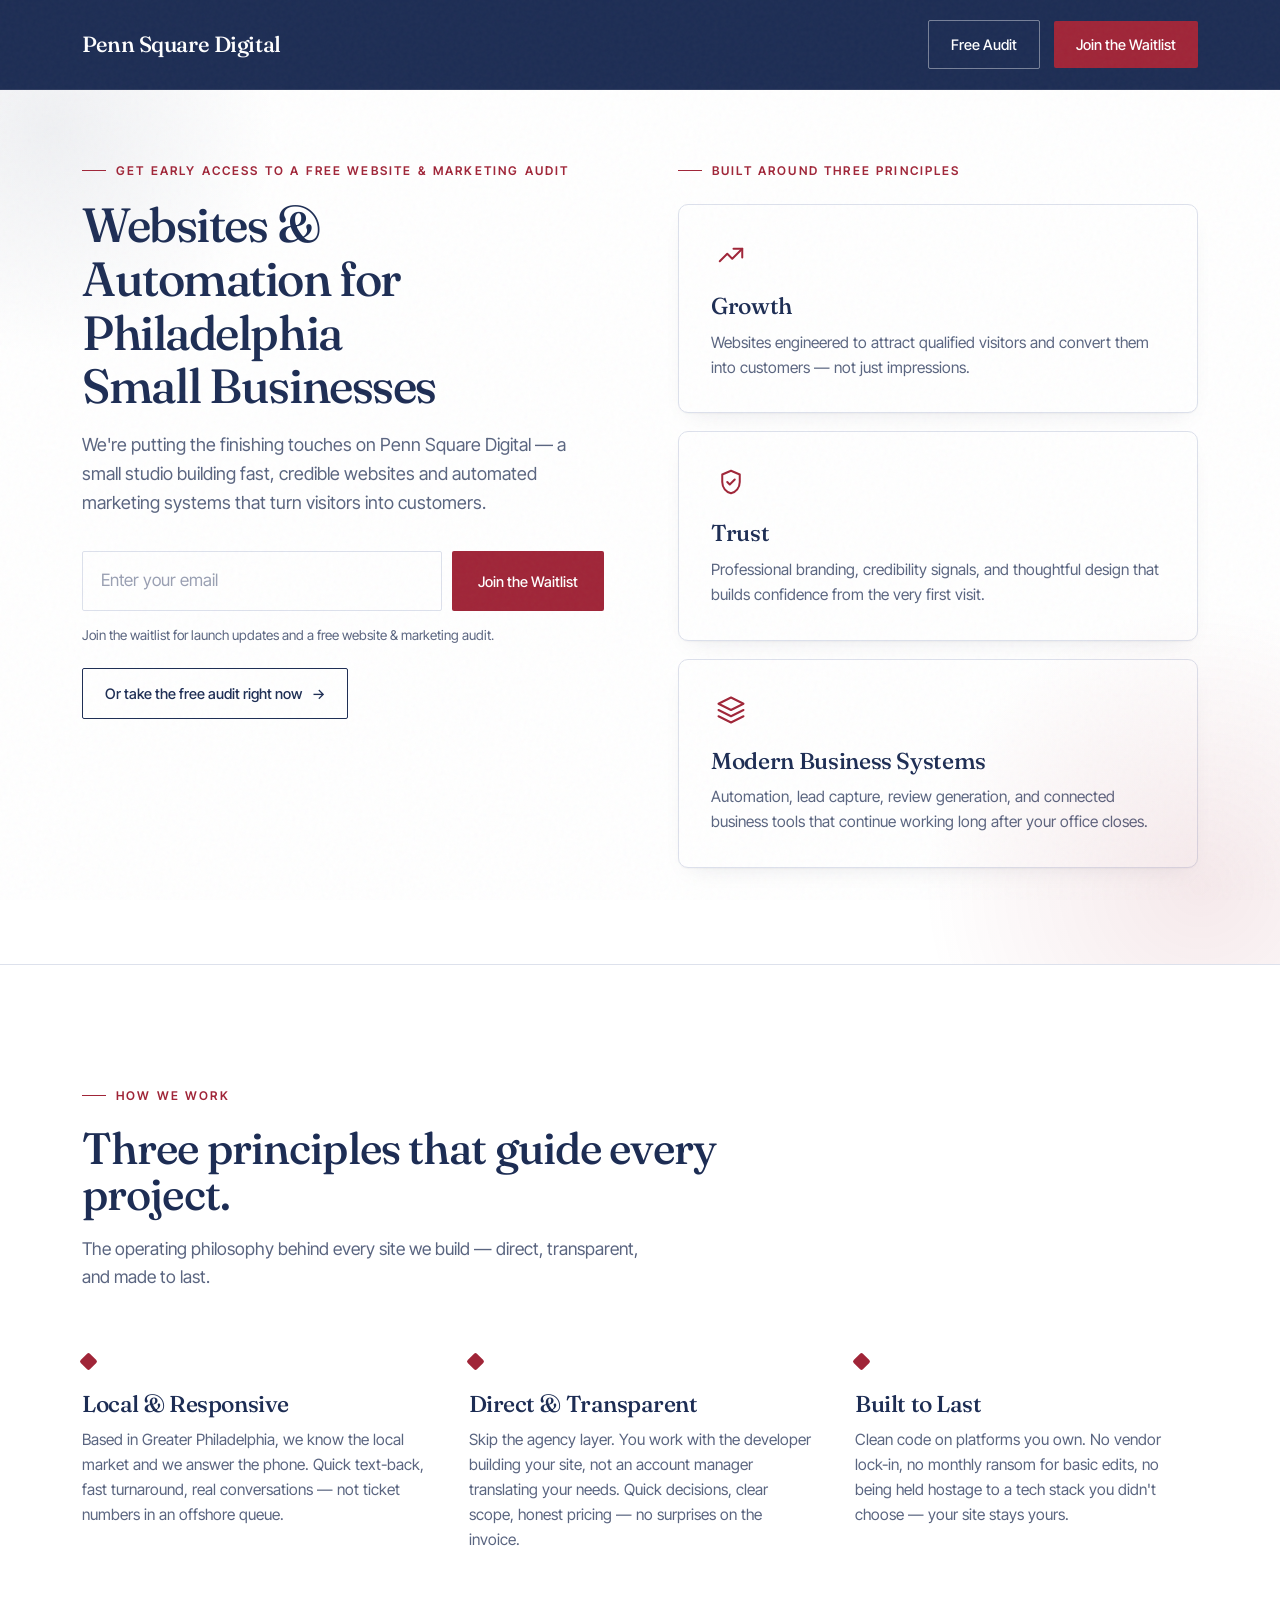
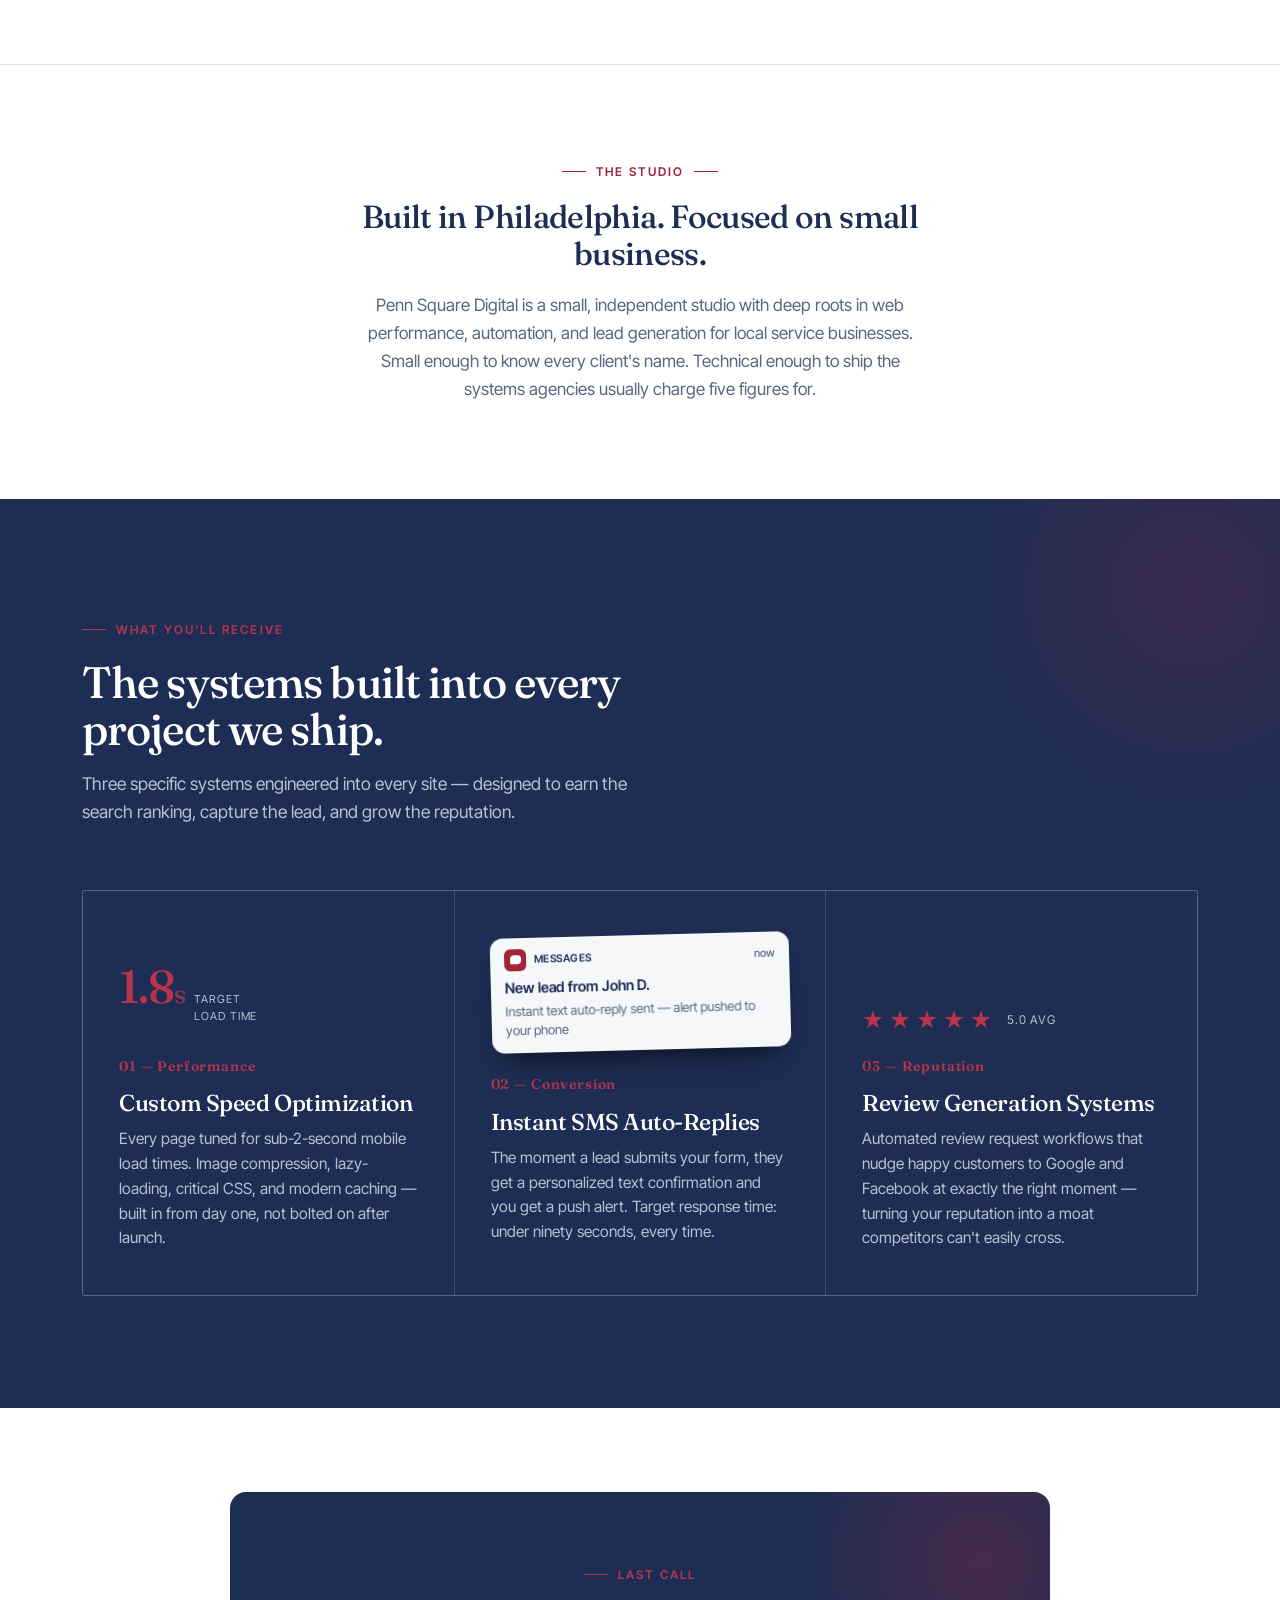
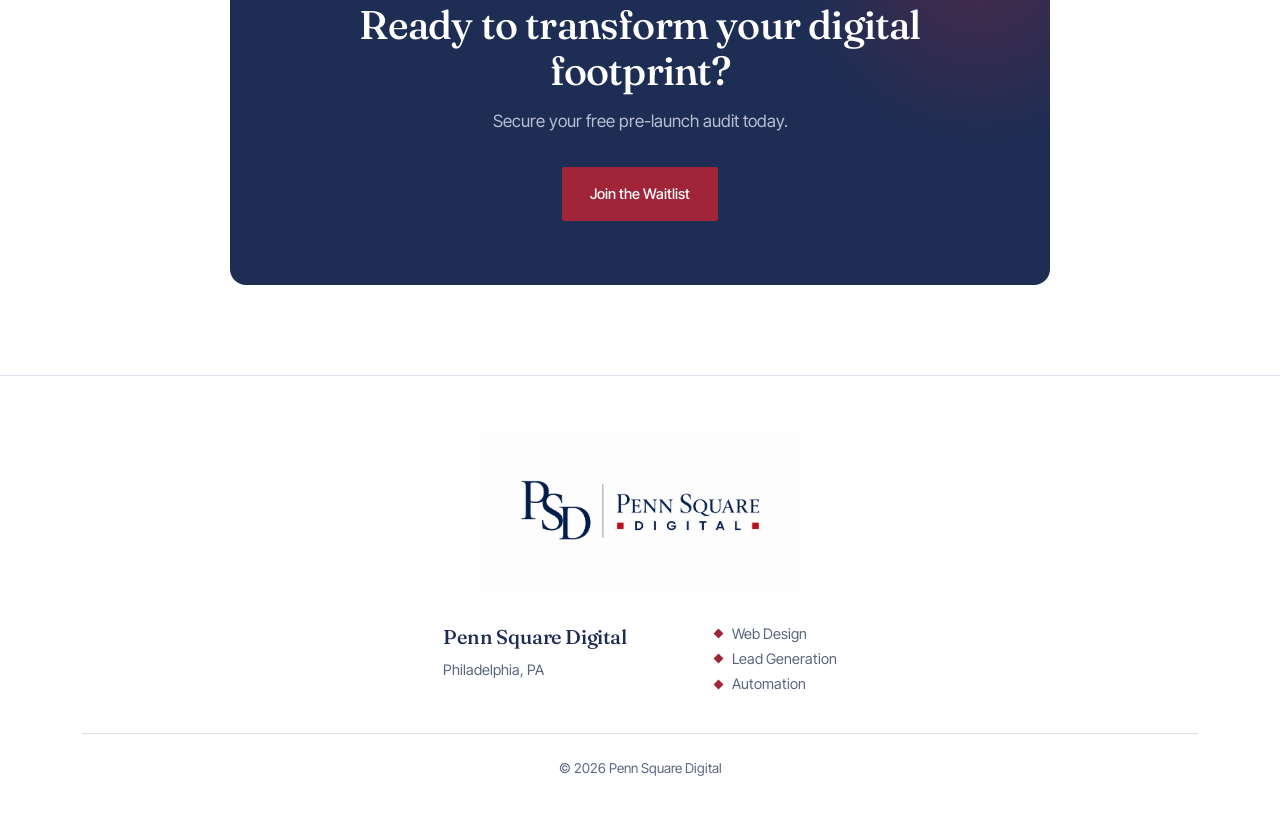
==== commit 07f2ffc9: "add audit tool at /audit/ and refine homepage hero with three pillars Audit tool integration: - add " ====
--- a/index.html
+++ b/index.html
@@ -166,10 +166,23 @@
   @media (max-width: 480px) {
     .brand { font-size: 18px; }
     .nav-links .btn { padding: 11px 16px; font-size: 13.5px; }
-  }
-  .nav-links { display: flex; gap: 38px; align-items: center; font-size: 14.5px; }
+    .nav-links .btn-audit { display: none; }
+  }
+  .nav-links { display: flex; gap: 14px; align-items: center; font-size: 14.5px; }
   .nav-links .btn { background: var(--accent); color: #ffffff; }
   .nav-links .btn:hover { background: var(--accent-soft); }
+  .nav-links .btn-audit {
+    background: transparent;
+    color: #ffffff;
+    border: 1.5px solid rgba(255, 255, 255, 0.4);
+    transition: background 0.3s, color 0.3s, border-color 0.3s, transform 0.3s var(--ease);
+  }
+  .nav-links .btn-audit:hover {
+    background: #ffffff;
+    color: var(--ink);
+    border-color: #ffffff;
+    transform: translateY(-2px);
+  }
 
   .btn {
     display: inline-block;
@@ -191,7 +204,7 @@
     flex: 1;
     display: flex;
     align-items: center;
-    padding: 140px 0 70px;
+    padding: 152px 0 96px;
     position: relative;
     overflow: hidden;
   }
@@ -217,10 +230,10 @@
   }
   .hero {
     display: grid;
-    grid-template-columns: minmax(0, 1.05fr) minmax(0, 1fr);
-    gap: 64px;
-    align-items: center;
-    max-width: 1120px;
+    grid-template-columns: minmax(0, 1fr) minmax(0, 1fr);
+    gap: 72px;
+    align-items: start;
+    max-width: 1180px;
     position: relative;
   }
   .hero-content { max-width: 580px; }
@@ -246,116 +259,108 @@
   .hero-fade > *:nth-child(4) { animation-delay: 0.46s; }
   @keyframes rise { to { opacity: 1; transform: translateY(0); } }
 
-  /* ---------- HERO MOCKUP ---------- */
-  .hero-mockup {
-    position: relative;
+  /* ---------- HERO THREE PILLARS ---------- */
+  .hero-cards {
+    display: flex;
+    flex-direction: column;
+    gap: 18px;
     width: 100%;
-    max-width: 480px;
+    max-width: 520px;
     justify-self: end;
+  }
+  .hero-pillars-eyebrow {
     opacity: 0;
-    transform: translateY(28px);
-    animation: rise 1.1s var(--ease) 0.55s forwards;
-  }
-  .hero-mockup::before {
-    content: '';
-    position: absolute;
-    inset: 16% -8% -10% 6%;
-    background: radial-gradient(closest-side, rgba(29,45,84,0.18), transparent 80%);
-    filter: blur(18px);
-    z-index: 0;
-  }
-  .device {
-    position: relative;
-    z-index: 1;
-    width: 100%;
-    aspect-ratio: 16 / 11;
+    transform: translateY(20px);
+    animation: rise 1s var(--ease) 0.45s forwards;
+    margin-top: 9px;
+    margin-bottom: 6px;
+  }
+  .hero-card {
+    display: flex;
+    flex-direction: column;
+    padding: 30px 32px 32px;
     background: #ffffff;
     border: 1px solid var(--line);
-    border-radius: 14px;
-    overflow: hidden;
-    transform: rotate(-2deg);
+    border-radius: 10px;
     box-shadow:
-      0 1px 0 rgba(255,255,255,0.6) inset,
-      0 40px 80px -32px rgba(29,45,84,0.30),
-      0 18px 32px -16px rgba(29,45,84,0.18);
-  }
-  .device-bar {
+      0 1px 2px rgba(15, 25, 51, 0.04),
+      0 10px 24px -12px rgba(15, 25, 51, 0.10);
+    opacity: 0;
+    transform: translateY(20px);
+    animation: rise 1s var(--ease) forwards;
+    transition: transform 0.35s var(--ease), box-shadow 0.35s var(--ease), border-color 0.35s;
+  }
+  .hero-card:nth-of-type(1) { animation-delay: 0.60s; }
+  .hero-card:nth-of-type(2) { animation-delay: 0.75s; }
+  .hero-card:nth-of-type(3) { animation-delay: 0.90s; }
+  .hero-card:hover {
+    transform: translateY(-3px);
+    box-shadow:
+      0 1px 2px rgba(15, 25, 51, 0.05),
+      0 22px 40px -16px rgba(15, 25, 51, 0.16);
+    border-color: rgba(160, 37, 56, 0.20);
+  }
+  .hero-card-icon {
+    width: 40px;
+    height: 40px;
     display: flex;
     align-items: center;
-    height: 28px;
-    padding: 0 14px;
-    gap: 6px;
-    background: linear-gradient(to bottom, #f6f7fb, #ecedf4);
-    border-bottom: 1px solid var(--line);
-  }
-  .device-bar .dot { width: 8px; height: 8px; border-radius: 50%; }
-  .device-bar .dot:nth-child(1) { background: #e2b8ba; }
-  .device-bar .dot:nth-child(2) { background: #e7daa8; }
-  .device-bar .dot:nth-child(3) { background: #b8d3b5; }
-  .device-bar .url-bar {
-    margin-left: 18px;
-    flex: 1;
-    max-width: 210px;
-    height: 12px;
-    background: #ffffff;
-    border: 1px solid var(--line);
-    border-radius: 6px;
-  }
-  .device-screen {
-    height: calc(100% - 28px);
-    padding: 18px 22px 20px;
-    display: flex;
-    flex-direction: column;
-    gap: 12px;
-    background:
-      radial-gradient(140% 80% at 80% -10%, rgba(160,37,56,0.06), transparent 60%),
-      #ffffff;
-  }
-  .mini-nav {
-    display: flex;
-    align-items: center;
-    justify-content: space-between;
-    padding-bottom: 12px;
-    border-bottom: 1px solid var(--line);
-  }
-  .mini-logo { width: 34px; height: 12px; background: var(--ink); border-radius: 2px; }
-  .mini-links { display: flex; gap: 10px; }
-  .mini-links span { width: 26px; height: 6px; background: #cbcfdb; border-radius: 2px; display: block; }
-  .mini-hero { display: flex; flex-direction: column; gap: 8px; padding: 6px 0 4px; }
-  .mini-h { height: 13px; background: var(--ink); border-radius: 2px; }
-  .mini-h-1 { width: 80%; }
-  .mini-h-2 { width: 52%; }
-  .mini-p { width: 72%; height: 6px; background: #d4d7e2; border-radius: 2px; }
-  .mini-p-short { width: 48%; }
-  .mini-btn { margin-top: 6px; width: 76px; height: 22px; background: var(--accent); border-radius: 3px; }
-  .mini-cards { display: grid; grid-template-columns: repeat(3, 1fr); gap: 8px; margin-top: auto; }
-  .mini-card {
-    height: 44px;
-    background: linear-gradient(135deg, #f6f7fb, #eef1f7);
-    border: 1px solid var(--line);
-    border-radius: 4px;
-    position: relative;
-  }
-  .mini-card::before {
-    content: ''; position: absolute;
-    top: 7px; left: 7px; right: 7px; height: 6px;
-    background: #c1c6d4; border-radius: 2px;
-  }
-  .mini-card::after {
-    content: ''; position: absolute;
-    bottom: 7px; left: 7px; width: 50%; height: 4px;
-    background: #d4d7e2; border-radius: 2px;
+    justify-content: center;
+    margin-bottom: 18px;
+    color: var(--accent);
+    transition: transform 0.35s var(--ease);
+  }
+  .hero-card-icon svg {
+    width: 30px;
+    height: 30px;
+    stroke-width: 1.6;
+  }
+  .hero-card:hover .hero-card-icon { transform: translateY(-2px); }
+  .hero-card-title {
+    font-family: 'Fraunces', serif;
+    font-size: 23px;
+    font-weight: 500;
+    color: var(--ink);
+    letter-spacing: -0.015em;
+    line-height: 1.2;
+    margin-bottom: 10px;
+  }
+  .hero-card-text {
+    font-size: 15.5px;
+    color: var(--ink-soft);
+    line-height: 1.6;
   }
 
   @media (max-width: 960px) {
-    .hero { grid-template-columns: 1fr; gap: 48px; max-width: 720px; }
-    .hero-mockup { max-width: 460px; margin: 0 auto; justify-self: center; }
+    .hero { grid-template-columns: 1fr; gap: 56px; max-width: 720px; }
+    .hero-cards { max-width: 520px; margin: 0 auto; justify-self: center; }
   }
 
   /* ---------- SIGNUP FORM ---------- */
   .signup { margin-top: 34px; max-width: 560px; scroll-margin-top: 120px; }
   .signup .btn { background: var(--accent); color: #ffffff; }
   .signup .btn:hover { background: var(--accent-soft); }
+  .hero-audit-cta {
+    display: inline-flex;
+    align-items: center;
+    gap: 10px;
+    margin-top: 22px;
+    padding: 13px 22px;
+    background: transparent;
+    color: var(--ink);
+    border: 1.5px solid var(--ink);
+    border-radius: 2px;
+    font-size: 14.5px;
+    font-weight: 500;
+    transition: background 0.3s, color 0.3s, transform 0.3s var(--ease);
+  }
+  .hero-audit-cta:hover {
+    background: var(--ink);
+    color: #ffffff;
+    transform: translateY(-2px);
+  }
+  .hero-audit-cta .arrow { transition: transform 0.3s var(--ease); }
+  .hero-audit-cta:hover .arrow { transform: translateX(4px); }
   .hp-field { position: absolute; left: -10000px; top: auto; width: 1px; height: 1px; overflow: hidden; }
   .signup-row { display: flex; gap: 10px; flex-wrap: wrap; }
   .signup label.sr { position: absolute; width: 1px; height: 1px; overflow: hidden; clip: rect(0 0 0 0); }
@@ -408,10 +413,10 @@
   .signup-thanks span { color: var(--ink-soft); font-size: 15.5px; }
 
   /* ---------- WHY ---------- */
-  .why { padding: 100px 0; border-top: 1px solid var(--line); }
-  .why-head { max-width: 640px; margin-bottom: 56px; }
-  .why-head h2 { font-size: clamp(30px, 3.8vw, 44px); margin-top: 16px; }
-  .why-head p { color: var(--ink-soft); margin-top: 16px; font-size: 17.5px; }
+  .why { padding: 112px 0; border-top: 1px solid var(--line); }
+  .why-head { max-width: 640px; margin-bottom: 64px; }
+  .why-head h2 { font-size: clamp(30px, 3.8vw, 44px); margin-top: 20px; }
+  .why-head p { color: var(--ink-soft); margin-top: 18px; font-size: 17.5px; max-width: 56ch; }
   .why-grid { display: grid; grid-template-columns: repeat(3, 1fr); gap: 44px; }
   .why-item .mark {
     width: 13px; height: 13px;
@@ -425,7 +430,7 @@
   @media (max-width: 760px) { .why-grid { grid-template-columns: 1fr; gap: 36px; } .why { padding: 70px 0; } }
 
   /* ---------- STUDIO BAND ---------- */
-  .studio-band { padding: 76px 0 84px; background: var(--bg); border-top: 1px solid var(--line); text-align: center; }
+  .studio-band { padding: 88px 0 96px; background: var(--bg); border-top: 1px solid var(--line); text-align: center; }
   .studio-content { max-width: 660px; margin: 0 auto; }
   .studio-eyebrow {
     display: inline-flex; align-items: center; gap: 10px;
@@ -450,7 +455,7 @@
   .preview {
     background: var(--ink);
     color: var(--dark-text);
-    padding: 100px 0;
+    padding: 112px 0;
     position: relative;
     overflow: hidden;
   }
@@ -467,9 +472,9 @@
   .preview .wrap { position: relative; }
   .preview .eyebrow { color: var(--accent-soft); }
   .preview .eyebrow::before { background: var(--accent-soft); }
-  .preview-head { max-width: 620px; margin-bottom: 52px; }
-  .preview-head h2 { font-size: clamp(30px, 3.8vw, 44px); margin-top: 16px; color: #ffffff; }
-  .preview-head p { color: var(--dark-text-soft); margin-top: 16px; font-size: 17.5px; }
+  .preview-head { max-width: 640px; margin-bottom: 64px; }
+  .preview-head h2 { font-size: clamp(30px, 3.8vw, 44px); margin-top: 20px; color: #ffffff; }
+  .preview-head p { color: var(--dark-text-soft); margin-top: 18px; font-size: 17.5px; max-width: 56ch; }
 
   .preview-grid {
     display: grid;
@@ -482,7 +487,7 @@
   }
   .card {
     background: var(--ink);
-    padding: 40px 32px;
+    padding: 44px 36px;
     transition: background 0.4s;
     display: flex;
     flex-direction: column;
@@ -656,6 +661,22 @@
     color: var(--ink-soft);
     line-height: 1.75;
   }
+  .foot-services .foot-meta {
+    display: flex;
+    align-items: center;
+    gap: 10px;
+  }
+  .foot-services .foot-meta::before {
+    content: '';
+    width: 7px;
+    height: 7px;
+    background: var(--accent);
+    transform: rotate(45deg);
+    flex-shrink: 0;
+  }
+  @media (max-width: 480px) {
+    .foot-services .foot-meta { justify-content: center; }
+  }
   .foot-bar {
     padding-top: 24px;
     border-top: 1px solid var(--line);
@@ -669,7 +690,7 @@
   @media (max-width: 640px) {
     .wrap { padding: 0 20px; }
     main { padding: 130px 0 60px; }
-    .hero-mockup { display: none; }
+    .hero-cards { display: none; }
     h1.hero-title { font-size: 38px; margin-top: 18px; letter-spacing: -0.03em; }
     .hero-sub { font-size: 16.5px; margin-top: 18px; }
     .eyebrow { font-size: 11.5px; letter-spacing: 0.16em; }
@@ -719,6 +740,7 @@
   <div class="wrap">
     <a href="#" class="brand">Penn Square Digital</a>
     <div class="nav-links">
+      <a href="audit/" class="btn btn-audit">Free Audit</a>
       <a href="#notify" class="btn">Join the Waitlist</a>
     </div>
   </div>
@@ -748,35 +770,33 @@
         <span>We'll send a short note the moment we're live — usually with a small launch perk for early subscribers.</span>
       </div>
     </form>
+    <a href="audit/" class="hero-audit-cta">
+      Or take the free audit right now
+      <span class="arrow" aria-hidden="true">→</span>
+    </a>
     </div>
-    <div class="hero-mockup" aria-hidden="true">
-      <div class="device">
-        <div class="device-bar">
-          <span class="dot"></span>
-          <span class="dot"></span>
-          <span class="dot"></span>
-          <div class="url-bar"></div>
+    <div class="hero-cards">
+      <span class="eyebrow hero-pillars-eyebrow">Built around three principles</span>
+      <div class="hero-card">
+        <div class="hero-card-icon" aria-hidden="true">
+          <svg viewBox="0 0 24 24" fill="none" stroke="currentColor" stroke-linecap="round" stroke-linejoin="round"><polyline points="3 17 9 11 13 15 21 7"/><polyline points="14 7 21 7 21 14"/></svg>
         </div>
-        <div class="device-screen">
-          <div class="mini-nav">
-            <div class="mini-logo"></div>
-            <div class="mini-links">
-              <span></span><span></span><span></span>
-            </div>
-          </div>
-          <div class="mini-hero">
-            <div class="mini-h mini-h-1"></div>
-            <div class="mini-h mini-h-2"></div>
-            <div class="mini-p"></div>
-            <div class="mini-p mini-p-short"></div>
-            <div class="mini-btn"></div>
-          </div>
-          <div class="mini-cards">
-            <div class="mini-card"></div>
-            <div class="mini-card"></div>
-            <div class="mini-card"></div>
-          </div>
+        <div class="hero-card-title">Growth</div>
+        <div class="hero-card-text">Websites engineered to attract qualified visitors and convert them into customers — not just impressions.</div>
+      </div>
+      <div class="hero-card">
+        <div class="hero-card-icon" aria-hidden="true">
+          <svg viewBox="0 0 24 24" fill="none" stroke="currentColor" stroke-linecap="round" stroke-linejoin="round"><path d="M12 3 5 6v6c0 4.5 3 8 7 9 4-1 7-4.5 7-9V6l-7-3z"/><path d="M9 12l2 2 4-4"/></svg>
         </div>
+        <div class="hero-card-title">Trust</div>
+        <div class="hero-card-text">Professional branding, credibility signals, and thoughtful design that builds confidence from the very first visit.</div>
+      </div>
+      <div class="hero-card">
+        <div class="hero-card-icon" aria-hidden="true">
+          <svg viewBox="0 0 24 24" fill="none" stroke="currentColor" stroke-linecap="round" stroke-linejoin="round"><path d="M12 2 2 7l10 5 10-5-10-5z"/><path d="M2 17l10 5 10-5"/><path d="M2 12l10 5 10-5"/></svg>
+        </div>
+        <div class="hero-card-title">Modern Business Systems</div>
+        <div class="hero-card-text">Automation, lead capture, review generation, and connected business tools that continue working long after your office closes.</div>
       </div>
     </div>
   </div>
@@ -785,9 +805,9 @@
 <section class="why">
   <div class="wrap">
     <div class="why-head reveal">
-      <span class="eyebrow">Why Penn Square Digital</span>
-      <h2>How we work, and why it matters.</h2>
-      <p>Three operating principles that shape every Penn Square Digital project — the philosophy behind the platforms we build.</p>
+      <span class="eyebrow">How We Work</span>
+      <h2>Three principles that guide every project.</h2>
+      <p>The operating philosophy behind every site we build — direct, transparent, and made to last.</p>
     </div>
     <div class="why-grid reveal">
       <div class="why-item">
@@ -822,9 +842,9 @@
 <section class="preview">
   <div class="wrap">
     <div class="preview-head reveal">
-      <span class="eyebrow">What We're Building</span>
-      <h2>Concrete deliverables, not buzzwords.</h2>
-      <p>A preview of the specific systems we'll engineer into every project — built to win the search ranking, capture the lead, and earn the next review.</p>
+      <span class="eyebrow">What You'll Receive</span>
+      <h2>The systems built into every project we ship.</h2>
+      <p>Three specific systems engineered into every site — designed to earn the search ranking, capture the lead, and grow the reputation.</p>
     </div>
     <div class="preview-grid reveal">
       <div class="card">
@@ -888,7 +908,7 @@
         <div class="foot-brand">Penn Square Digital</div>
         <div class="foot-meta">Philadelphia, PA</div>
       </div>
-      <div>
+      <div class="foot-services">
         <div class="foot-meta">Web Design</div>
         <div class="foot-meta">Lead Generation</div>
         <div class="foot-meta">Automation</div>
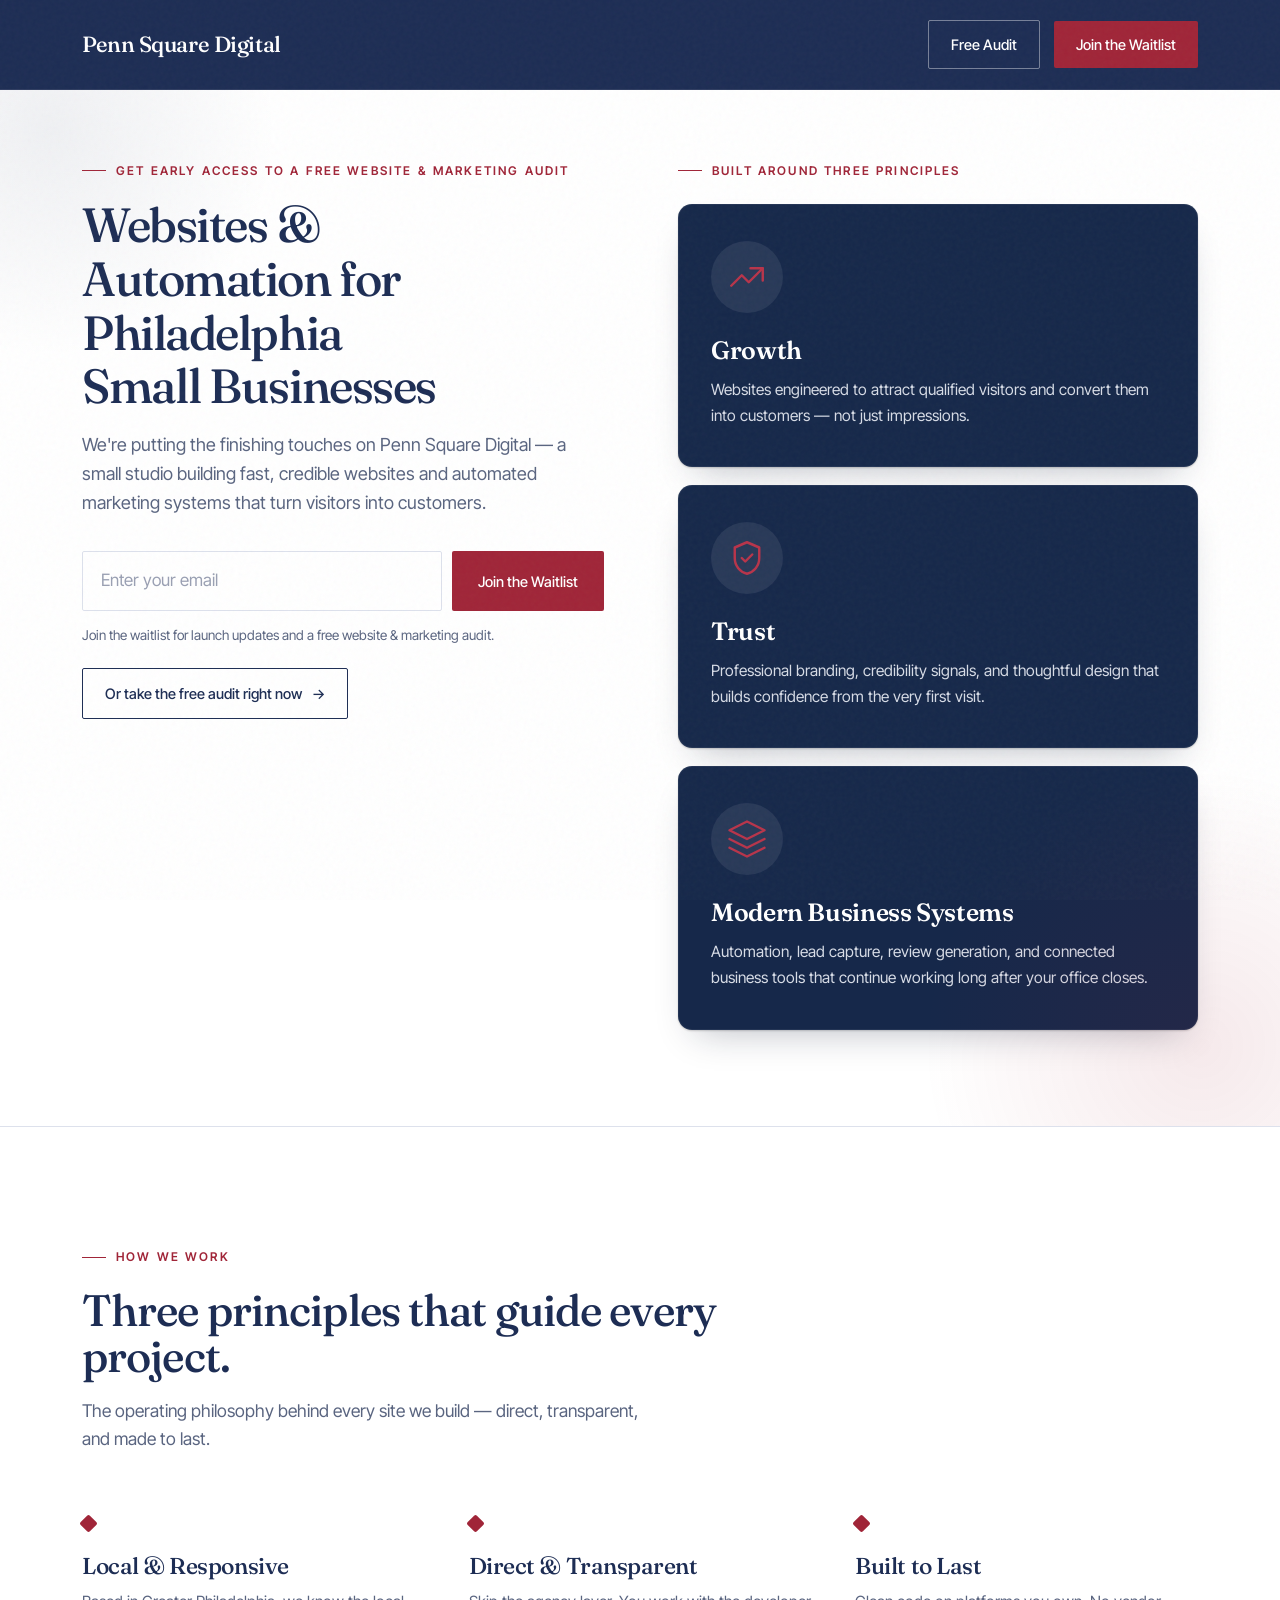
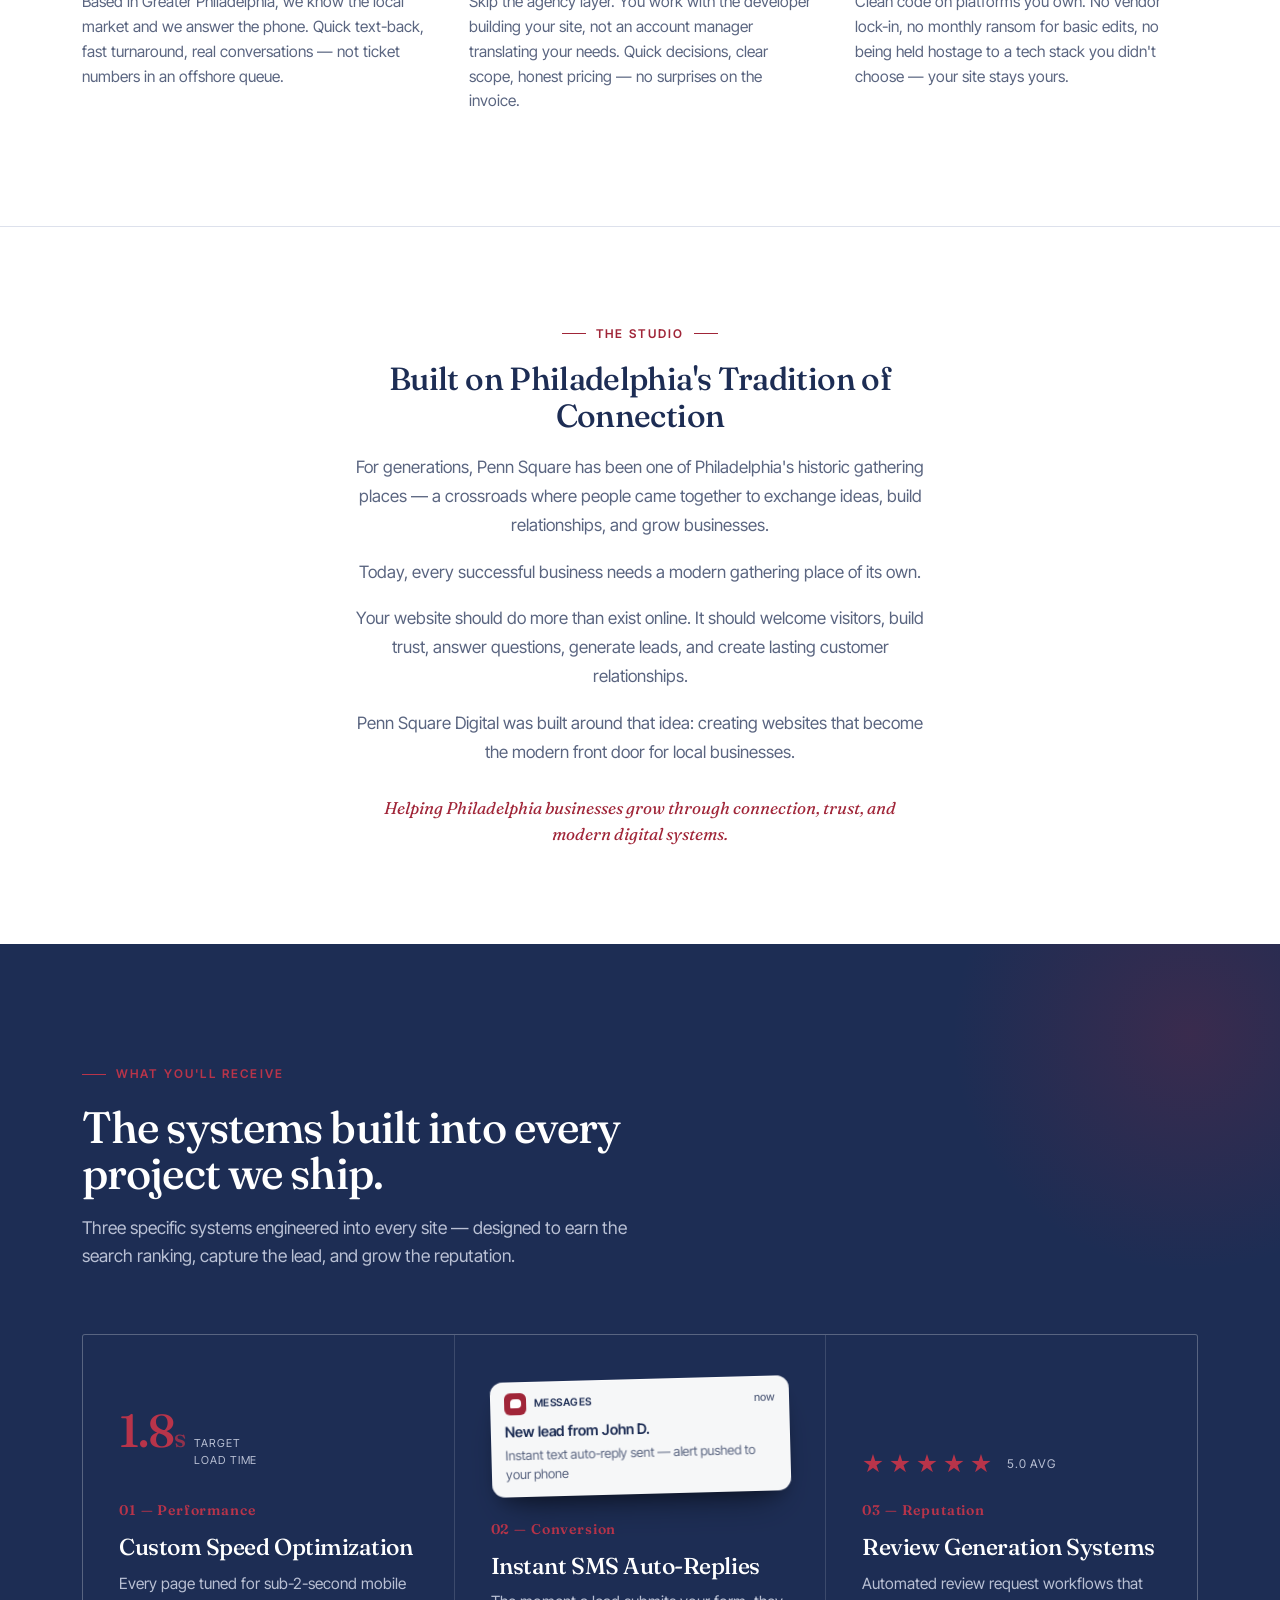
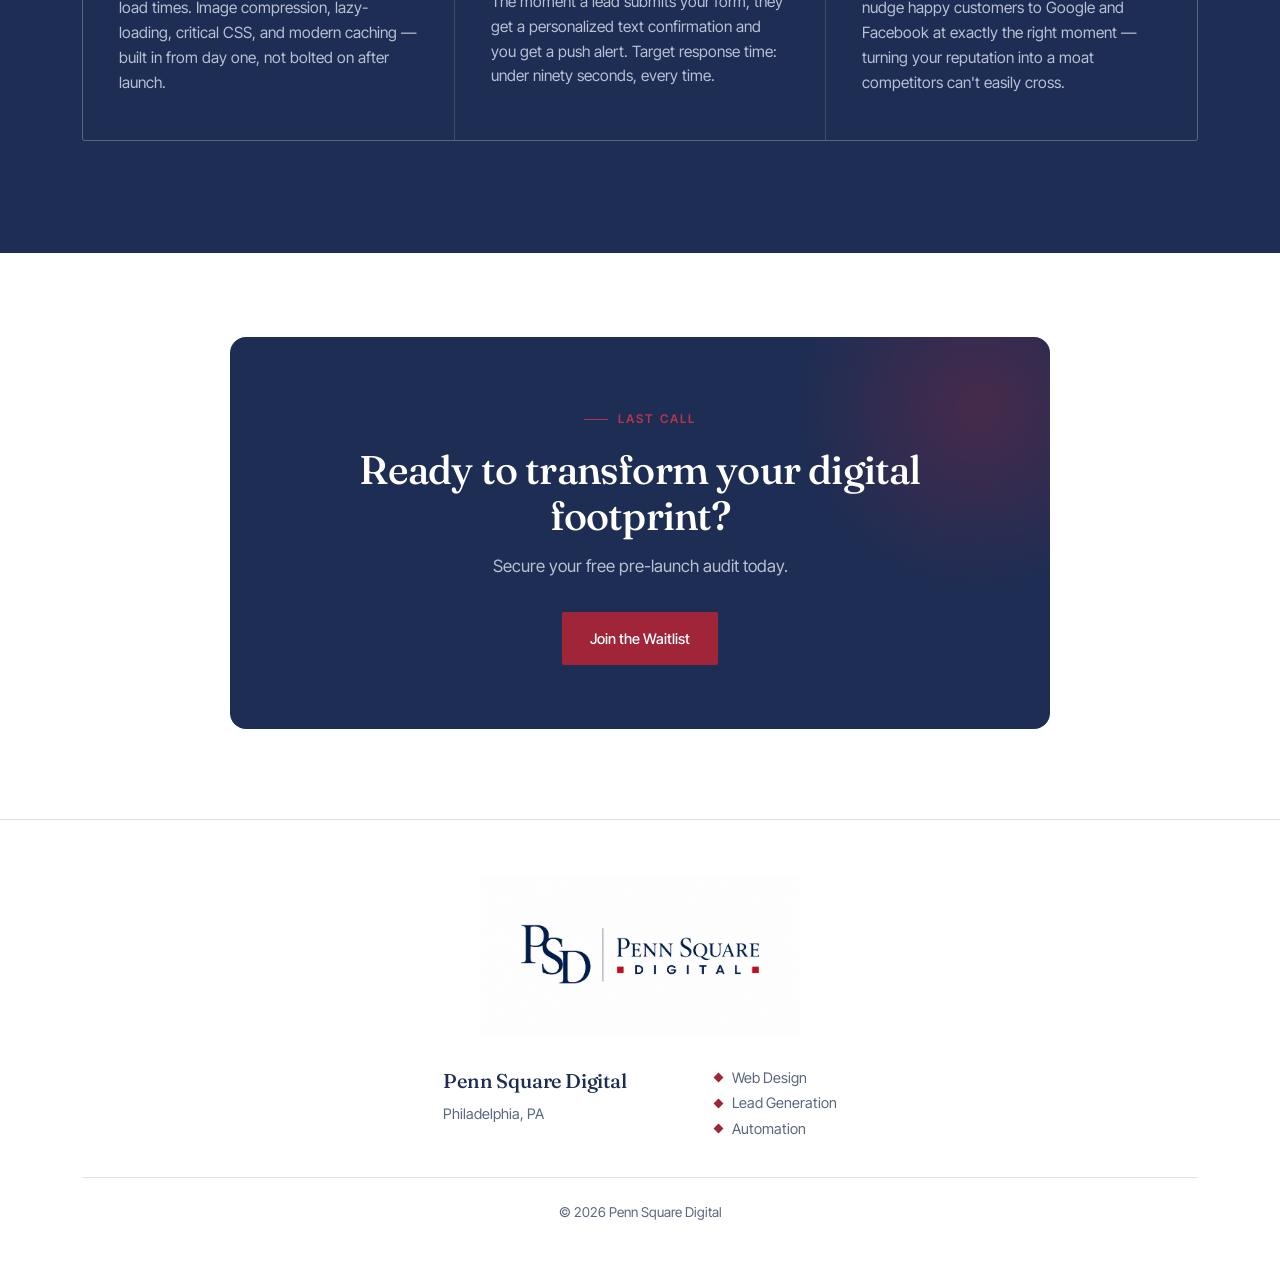
==== commit 065d74a3: "refine hero cards and rewrite studio section with penn square story Hero Three Pillars cards — premi" ====
--- a/index.html
+++ b/index.html
@@ -278,17 +278,17 @@
   .hero-card {
     display: flex;
     flex-direction: column;
-    padding: 30px 32px 32px;
-    background: #ffffff;
-    border: 1px solid var(--line);
-    border-radius: 10px;
+    padding: 36px 32px 38px;
+    background: #16284A;
+    border: 1px solid rgba(255, 255, 255, 0.06);
+    border-radius: 14px;
     box-shadow:
-      0 1px 2px rgba(15, 25, 51, 0.04),
-      0 10px 24px -12px rgba(15, 25, 51, 0.10);
+      0 1px 2px rgba(0, 0, 0, 0.18),
+      0 18px 36px -18px rgba(15, 25, 51, 0.30);
     opacity: 0;
     transform: translateY(20px);
     animation: rise 1s var(--ease) forwards;
-    transition: transform 0.35s var(--ease), box-shadow 0.35s var(--ease), border-color 0.35s;
+    transition: transform 0.2s ease, box-shadow 0.2s ease;
   }
   .hero-card:nth-of-type(1) { animation-delay: 0.60s; }
   .hero-card:nth-of-type(2) { animation-delay: 0.75s; }
@@ -296,39 +296,40 @@
   .hero-card:hover {
     transform: translateY(-3px);
     box-shadow:
-      0 1px 2px rgba(15, 25, 51, 0.05),
-      0 22px 40px -16px rgba(15, 25, 51, 0.16);
-    border-color: rgba(160, 37, 56, 0.20);
+      0 1px 2px rgba(0, 0, 0, 0.20),
+      0 28px 50px -18px rgba(15, 25, 51, 0.45);
   }
   .hero-card-icon {
-    width: 40px;
-    height: 40px;
+    width: 72px;
+    height: 72px;
     display: flex;
     align-items: center;
     justify-content: center;
-    margin-bottom: 18px;
-    color: var(--accent);
-    transition: transform 0.35s var(--ease);
+    margin-bottom: 22px;
+    color: var(--accent-soft);
+    background: rgba(255, 255, 255, 0.08);
+    border-radius: 50%;
+    transition: background 0.2s ease;
   }
   .hero-card-icon svg {
-    width: 30px;
-    height: 30px;
-    stroke-width: 1.6;
-  }
-  .hero-card:hover .hero-card-icon { transform: translateY(-2px); }
+    width: 42px;
+    height: 42px;
+    stroke-width: 1.4;
+  }
+  .hero-card:hover .hero-card-icon { background: rgba(255, 255, 255, 0.12); }
   .hero-card-title {
     font-family: 'Fraunces', serif;
-    font-size: 23px;
-    font-weight: 500;
-    color: var(--ink);
+    font-size: 25px;
+    font-weight: 600;
+    color: #ffffff;
     letter-spacing: -0.015em;
     line-height: 1.2;
-    margin-bottom: 10px;
+    margin-bottom: 12px;
   }
   .hero-card-text {
     font-size: 15.5px;
-    color: var(--ink-soft);
-    line-height: 1.6;
+    color: #D7DCE6;
+    line-height: 1.65;
   }
 
   @media (max-width: 960px) {
@@ -449,7 +450,17 @@
     color: var(--ink);
     margin: 18px 0 18px;
   }
-  .studio-content p { color: var(--ink-soft); font-size: 17px; line-height: 1.65; max-width: 580px; margin: 0 auto; }
+  .studio-content p { color: var(--ink-soft); font-size: 17px; line-height: 1.7; max-width: 580px; margin: 0 auto 18px; }
+  .studio-content p:last-of-type { margin-bottom: 0; }
+  .studio-closing {
+    margin-top: 28px !important;
+    font-family: 'Fraunces', serif !important;
+    font-style: italic;
+    font-size: 17px !important;
+    color: var(--accent) !important;
+    line-height: 1.55 !important;
+    max-width: 540px !important;
+  }
 
   /* ---------- PREVIEW (dark navy) ---------- */
   .preview {
@@ -833,8 +844,12 @@
   <div class="wrap">
     <div class="studio-content reveal">
       <span class="studio-eyebrow">The Studio</span>
-      <h2>Built in Philadelphia. Focused on small business.</h2>
-      <p>Penn Square Digital is a small, independent studio with deep roots in web performance, automation, and lead generation for local service businesses. Small enough to know every client's name. Technical enough to ship the systems agencies usually charge five figures for.</p>
+      <h2>Built on Philadelphia's Tradition of Connection</h2>
+      <p>For generations, Penn Square has been one of Philadelphia's historic gathering places — a crossroads where people came together to exchange ideas, build relationships, and grow businesses.</p>
+      <p>Today, every successful business needs a modern gathering place of its own.</p>
+      <p>Your website should do more than exist online. It should welcome visitors, build trust, answer questions, generate leads, and create lasting customer relationships.</p>
+      <p>Penn Square Digital was built around that idea: creating websites that become the modern front door for local businesses.</p>
+      <p class="studio-closing">Helping Philadelphia businesses grow through connection, trust, and modern digital systems.</p>
     </div>
   </div>
 </section>
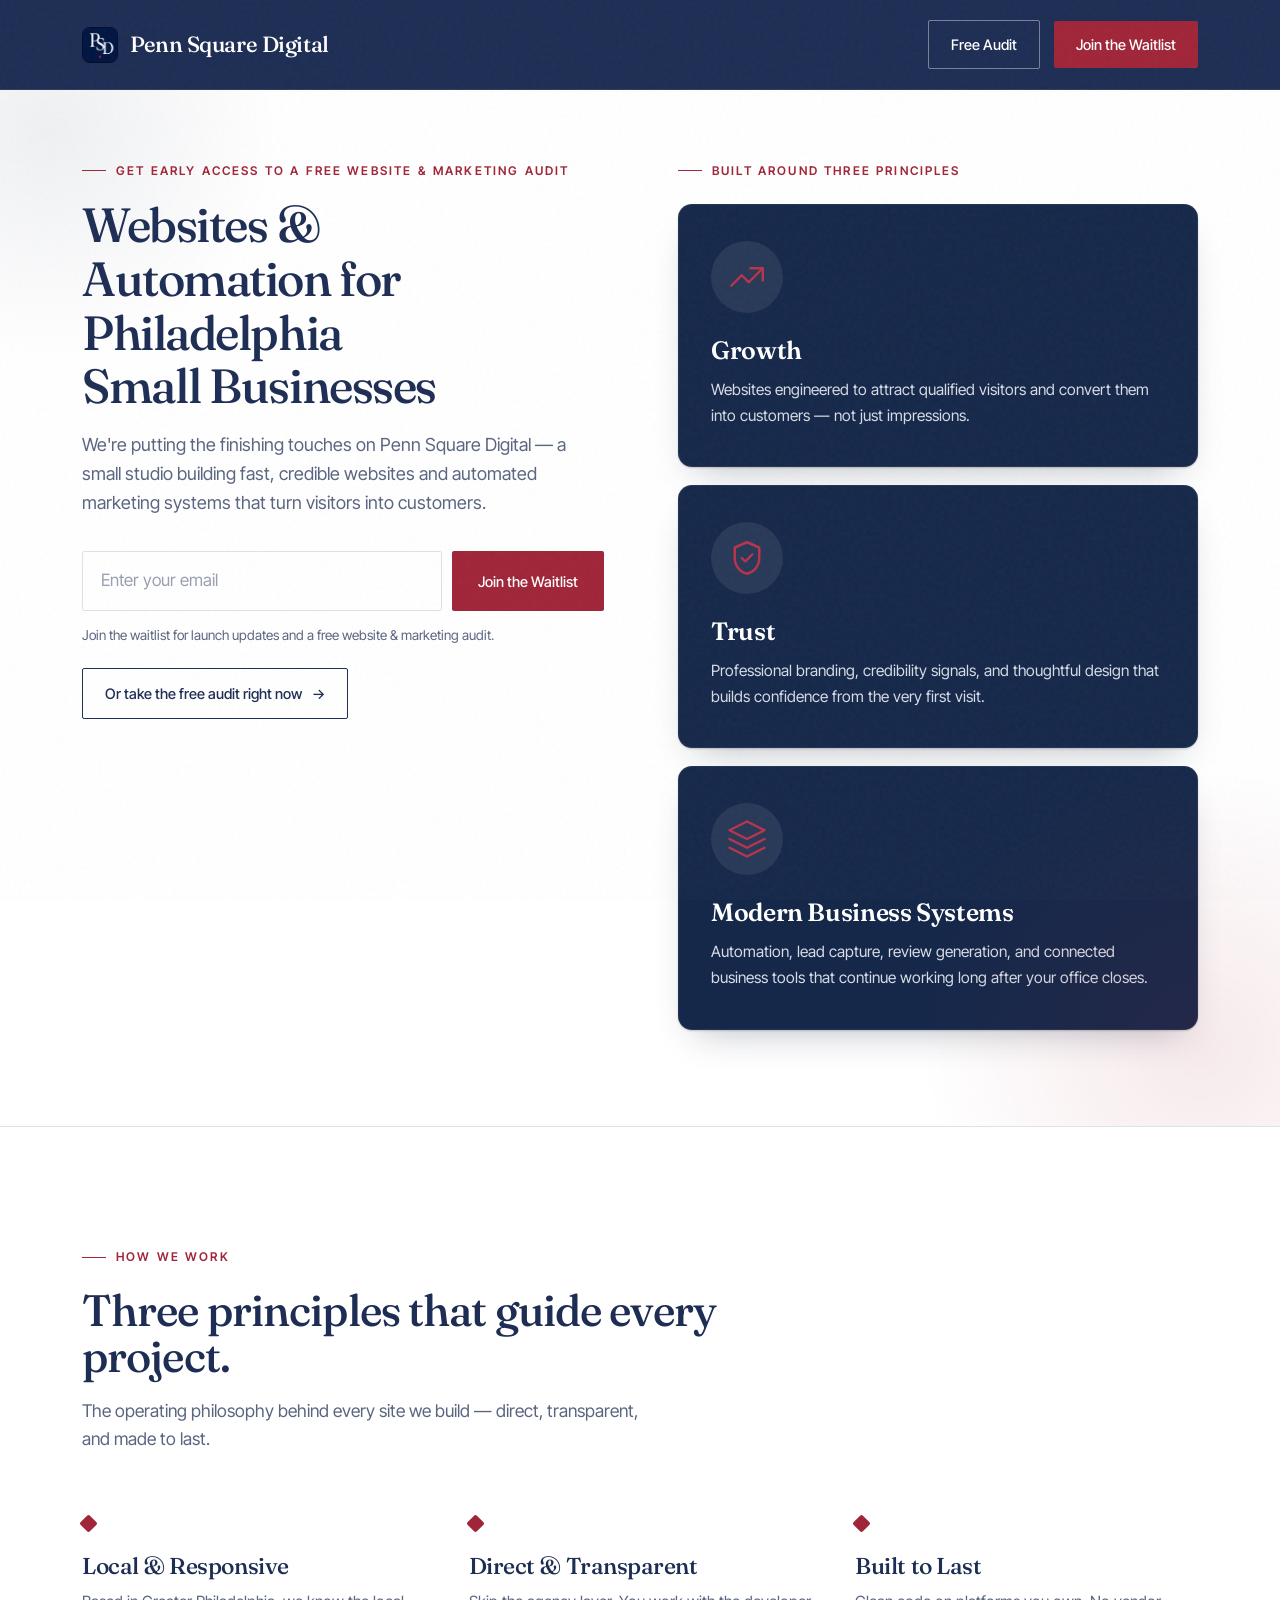
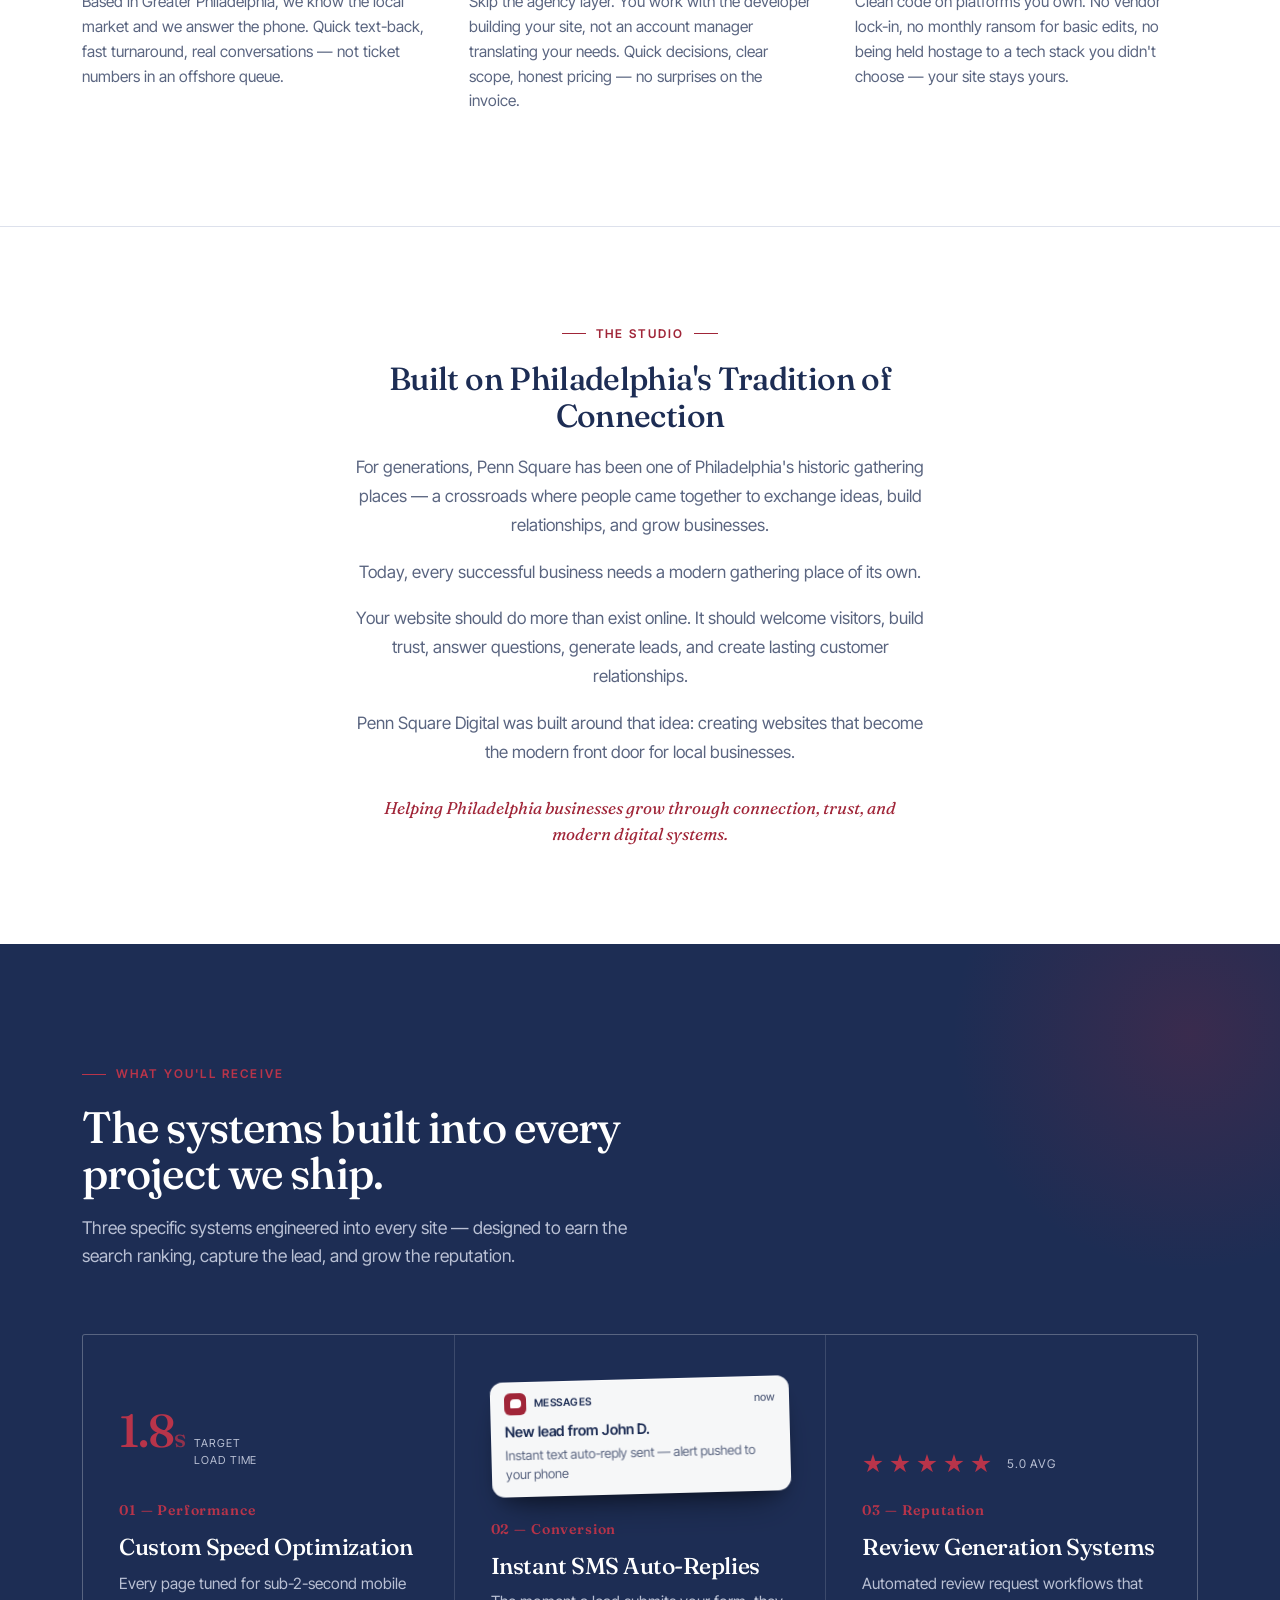
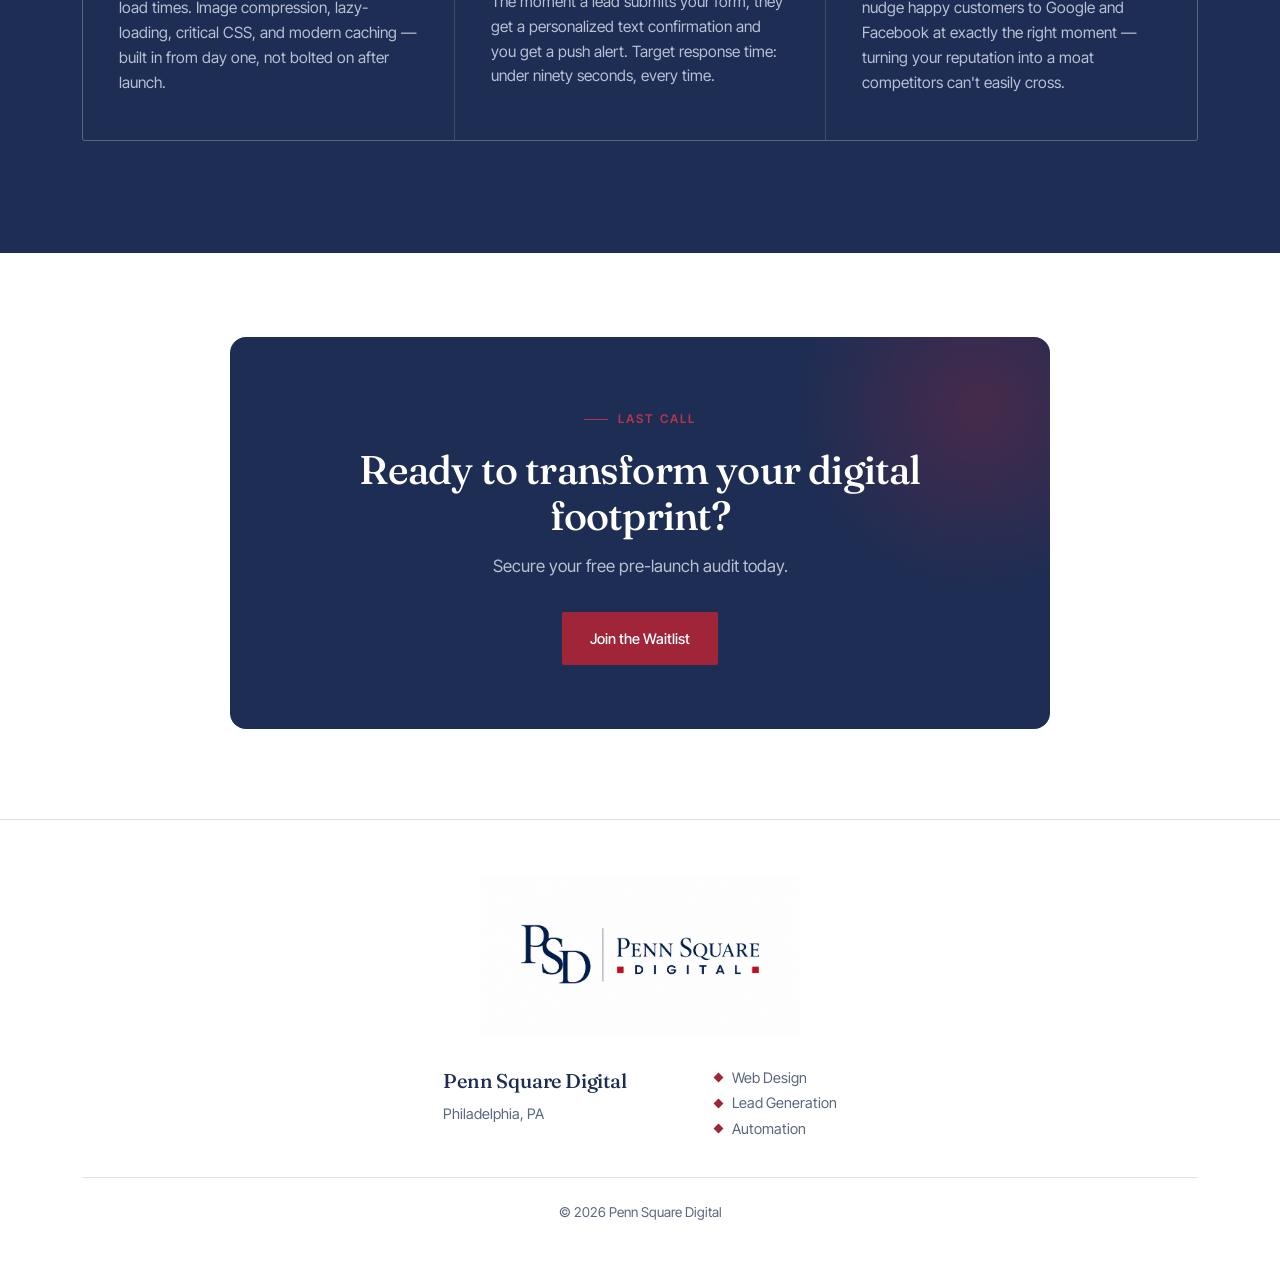
==== commit 3f207652: "sync nav brand lockup and add mobile hamburger menu Nav brand sync: - add PSD favicon mark image alo" ====
--- a/index.html
+++ b/index.html
@@ -155,22 +155,105 @@
   }
   nav .wrap { display: flex; align-items: center; justify-content: space-between; }
   .brand {
+    display: inline-flex;
+    align-items: center;
+    gap: 12px;
+    color: #ffffff;
+    transition: color 0.25s;
+  }
+  .brand:hover { color: var(--accent-soft); }
+  .brand-mark {
+    width: 36px;
+    height: 36px;
+    border-radius: 8px;
+    display: block;
+    flex-shrink: 0;
+  }
+  .brand-name {
     font-family: 'Fraunces', serif;
     font-size: 22px;
     font-weight: 500;
     letter-spacing: -0.02em;
-    color: #ffffff;
-    transition: color 0.25s;
-  }
-  .brand:hover { color: var(--accent-soft); }
+  }
   @media (max-width: 480px) {
-    .brand { font-size: 18px; }
+    .brand-name { font-size: 18px; }
+    .brand-mark { width: 32px; height: 32px; }
     .nav-links .btn { padding: 11px 16px; font-size: 13.5px; }
     .nav-links .btn-audit { display: none; }
   }
   .nav-links { display: flex; gap: 14px; align-items: center; font-size: 14.5px; }
   .nav-links .btn { background: var(--accent); color: #ffffff; }
   .nav-links .btn:hover { background: var(--accent-soft); }
+
+  /* Hamburger */
+  .nav-toggle {
+    display: none;
+    width: 40px;
+    height: 40px;
+    background: transparent;
+    border: none;
+    padding: 8px;
+    cursor: pointer;
+    position: relative;
+    z-index: 110;
+  }
+  .nav-toggle span {
+    display: block;
+    width: 24px;
+    height: 2px;
+    background: #ffffff;
+    margin: 5px auto;
+    border-radius: 1px;
+    transition: transform 0.3s var(--ease), opacity 0.25s var(--ease);
+  }
+  .nav-toggle.open span:nth-child(1) { transform: translateY(7px) rotate(45deg); }
+  .nav-toggle.open span:nth-child(2) { opacity: 0; }
+  .nav-toggle.open span:nth-child(3) { transform: translateY(-7px) rotate(-45deg); }
+
+  /* Mobile menu overlay */
+  .mobile-menu {
+    position: fixed;
+    inset: 0;
+    background: var(--ink);
+    z-index: 100;
+    opacity: 0;
+    visibility: hidden;
+    transition: opacity 0.35s var(--ease), visibility 0.35s var(--ease);
+    display: flex;
+    align-items: center;
+    justify-content: center;
+  }
+  .mobile-menu.open { opacity: 1; visibility: visible; }
+  .mobile-menu-list {
+    list-style: none;
+    margin: 0;
+    padding: 0;
+    text-align: center;
+  }
+  .mobile-menu-list li {
+    margin: 22px 0;
+    opacity: 0;
+    transform: translateY(20px);
+    transition: opacity 0.4s var(--ease), transform 0.4s var(--ease);
+  }
+  .mobile-menu.open .mobile-menu-list li { opacity: 1; transform: translateY(0); }
+  .mobile-menu.open .mobile-menu-list li:nth-child(1) { transition-delay: 0.12s; }
+  .mobile-menu.open .mobile-menu-list li:nth-child(2) { transition-delay: 0.20s; }
+  .mobile-menu.open .mobile-menu-list li:nth-child(3) { transition-delay: 0.28s; }
+  .mobile-menu-list a {
+    display: inline-block;
+    font-family: 'Fraunces', serif;
+    font-size: 32px;
+    font-weight: 500;
+    color: #ffffff;
+    letter-spacing: -0.015em;
+    line-height: 1.2;
+    padding: 6px 12px;
+    border-bottom: 1.5px solid transparent;
+    transition: color 0.25s, border-color 0.25s;
+  }
+  .mobile-menu-list a:hover { color: var(--accent-soft); border-bottom-color: var(--accent-soft); }
+  body.menu-locked { overflow: hidden; }
   .nav-links .btn-audit {
     background: transparent;
     color: #ffffff;
@@ -701,6 +784,8 @@
   @media (max-width: 640px) {
     .wrap { padding: 0 20px; }
     main { padding: 130px 0 60px; }
+    .nav-toggle { display: block; }
+    .nav-links { display: none; }
     .hero-cards { display: none; }
     h1.hero-title { font-size: 38px; margin-top: 18px; letter-spacing: -0.03em; }
     .hero-sub { font-size: 16.5px; margin-top: 18px; }
@@ -740,7 +825,8 @@
   @media (max-width: 380px) {
     h1.hero-title { font-size: 34px; }
     nav { padding: 16px 0; }
-    .brand { font-size: 17px; }
+    .brand-name { font-size: 17px; }
+    .brand-mark { width: 28px; height: 28px; }
     .nav-links .btn { padding: 10px 14px; font-size: 13px; }
   }
 </style>
@@ -749,11 +835,24 @@
 
 <nav id="nav">
   <div class="wrap">
-    <a href="#" class="brand">Penn Square Digital</a>
+    <a href="#" class="brand">
+      <img src="Images/psd-favicon.png" alt="Penn Square Digital" class="brand-mark">
+      <span class="brand-name">Penn Square Digital</span>
+    </a>
     <div class="nav-links">
       <a href="audit/" class="btn btn-audit">Free Audit</a>
       <a href="#notify" class="btn">Join the Waitlist</a>
     </div>
+    <button class="nav-toggle" aria-label="Open menu" aria-expanded="false" aria-controls="mobile-menu" type="button">
+      <span></span><span></span><span></span>
+    </button>
+  </div>
+  <div class="mobile-menu" id="mobile-menu" aria-hidden="true">
+    <ul class="mobile-menu-list">
+      <li><a href="#">Home</a></li>
+      <li><a href="audit/">Free Audit</a></li>
+      <li><a href="#notify">Talk to Us</a></li>
+    </ul>
   </div>
 </nav>
 
@@ -943,6 +1042,21 @@
     entries.forEach(e => { if (e.isIntersecting) e.target.classList.add('in'); });
   }, { threshold: 0.12 });
   document.querySelectorAll('.reveal').forEach(el => io.observe(el));
+
+  // Mobile hamburger menu
+  const navToggle = document.querySelector('.nav-toggle');
+  const mobileMenu = document.getElementById('mobile-menu');
+  function setMenuOpen(open) {
+    if (!mobileMenu || !navToggle) return;
+    mobileMenu.classList.toggle('open', open);
+    navToggle.classList.toggle('open', open);
+    navToggle.setAttribute('aria-expanded', String(open));
+    mobileMenu.setAttribute('aria-hidden', String(!open));
+    document.body.classList.toggle('menu-locked', open);
+  }
+  navToggle?.addEventListener('click', () => setMenuOpen(!mobileMenu.classList.contains('open')));
+  mobileMenu?.querySelectorAll('a').forEach(a => a.addEventListener('click', () => setMenuOpen(false)));
+  document.addEventListener('keydown', (e) => { if (e.key === 'Escape') setMenuOpen(false); });
 
   const form = document.getElementById('notify');
   const errorEl = document.getElementById('form-error');
